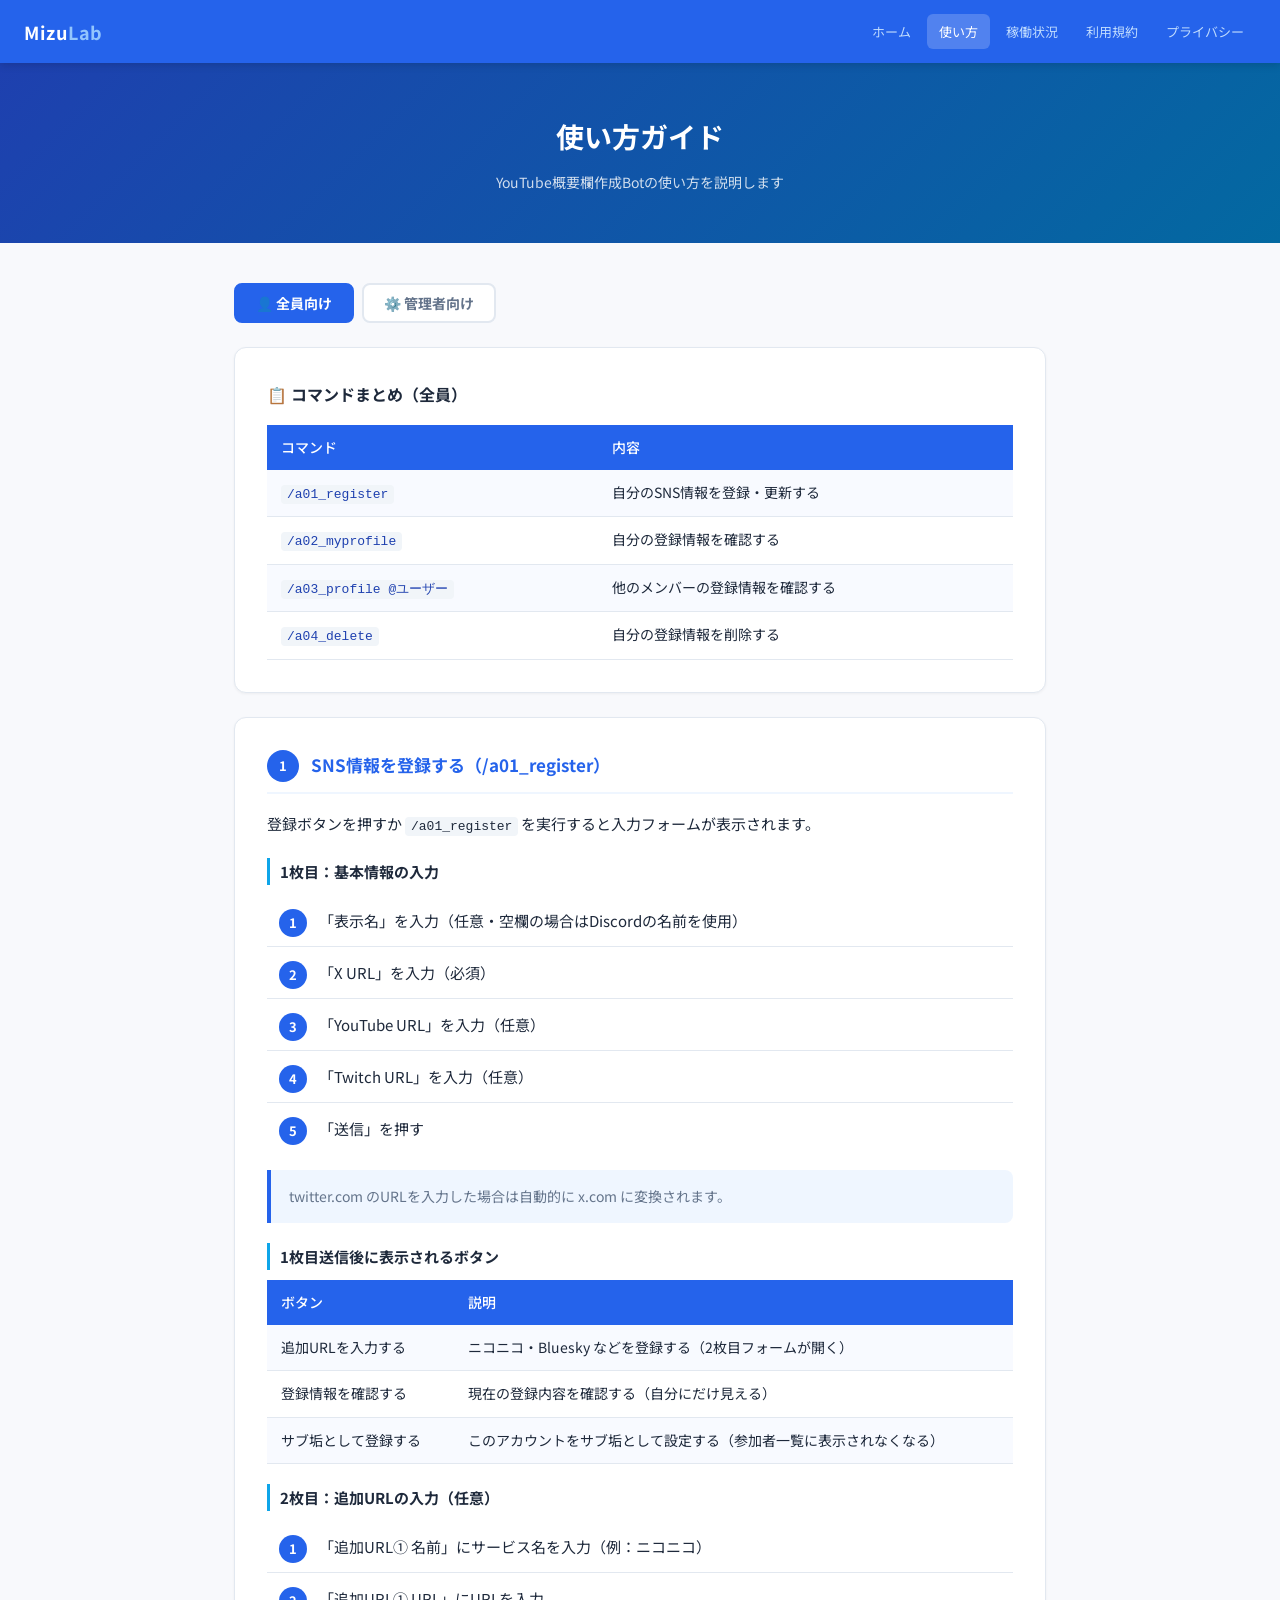
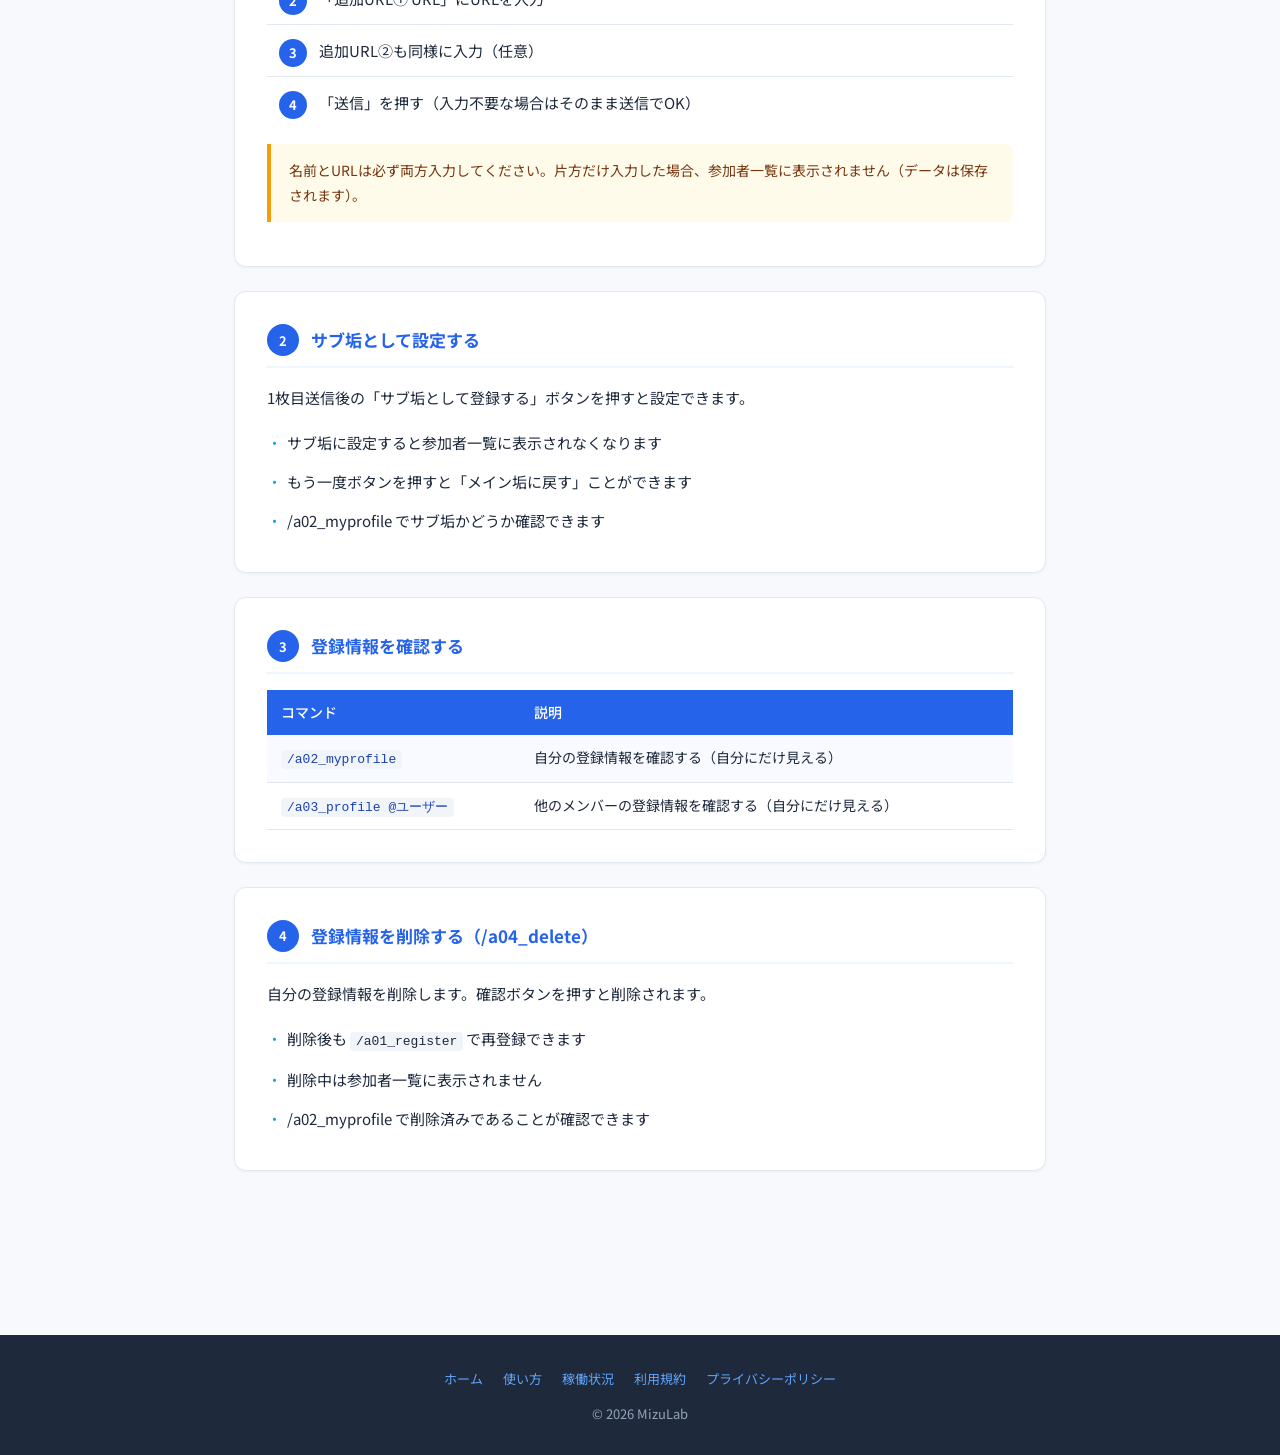
==== guide.html @ e4328c8a "Add files via upload" ====
<!DOCTYPE html>
<html lang="ja">
<head>
<meta charset="UTF-8">
<meta name="viewport" content="width=device-width, initial-scale=1.0">
<meta http-equiv="Cache-Control" content="no-cache, no-store, must-revalidate">
<meta http-equiv="Pragma" content="no-cache">
<meta http-equiv="Expires" content="0">
<title>使い方 - MizuLab</title>
<link rel="stylesheet" href="style.css">
<style>
  .hero { background: linear-gradient(135deg, #1e40af 0%, #0369a1 100%); }
  .step-list { list-style: none; padding: 0; counter-reset: step; }
  .step-list li {
    counter-increment: step;
    padding: 12px 12px 12px 52px;
    position: relative;
    border-bottom: 1px solid var(--border);
  }
  .step-list li:last-child { border-bottom: none; }
  .step-list li::before {
    content: counter(step);
    position: absolute;
    left: 12px; top: 14px;
    background: var(--primary);
    color: #fff;
    width: 28px; height: 28px;
    border-radius: 50%;
    display: flex; align-items: center; justify-content: center;
    font-size: 13px; font-weight: 700;
  }
  .tab-buttons { display: flex; gap: 8px; margin-bottom: 24px; flex-wrap: wrap; }
  .tab-btn {
    padding: 8px 20px; border-radius: 8px;
    border: 2px solid var(--border); background: #fff;
    cursor: pointer; font-size: 14px; font-weight: 700;
    color: var(--text-muted); transition: all 0.2s;
    font-family: 'Noto Sans JP', sans-serif;
  }
  .tab-btn.active { border-color: var(--primary); background: var(--primary); color: #fff; }
  .tab-content { display: none; }
  .tab-content.active { display: block; }
  .h3 {
    font-size: 15px; font-weight: 700; color: var(--text);
    margin: 20px 0 10px; padding-left: 10px;
    border-left: 3px solid var(--accent);
  }
</style>
</head>
<body>

<header>
  <a href="index.html" class="logo">Mizu<span>Lab</span></a>
  <nav>
    <a href="index.html">ホーム</a>
    <a href="guide.html" class="active">使い方</a>
    <a href="status.html">稼働状況</a>
    <a href="terms.html">利用規約</a>
    <a href="privacy.html">プライバシー</a>
  </nav>
  <button class="hamburger" id="hamburger" aria-label="メニュー">
    <span></span><span></span><span></span>
  </button>
</header>
<nav class="mobile-nav" id="mobile-nav">
  <a href="index.html">ホーム</a>
  <a href="guide.html" class="active">使い方</a>
  <a href="status.html">稼働状況</a>
  <a href="terms.html">利用規約</a>
  <a href="privacy.html">プライバシー</a>
</nav>

<div style="background: linear-gradient(135deg, #1e40af 0%, #0369a1 100%); padding:48px 24px; text-align:center; color:#fff;">
  <h1 style="font-size:28px; font-weight:700; margin-bottom:8px;">使い方ガイド</h1>
  <p style="font-size:14px; opacity:0.8;">YouTube概要欄作成Botの使い方を説明します</p>
</div>

<div class="container">

  <div class="tab-buttons">
    <button class="tab-btn active" onclick="showTab('all', this)">👤 全員向け</button>
    <button class="tab-btn" onclick="showTab('admin', this)">⚙️ 管理者向け</button>
  </div>

  <!-- 全員向け -->
  <div id="tab-all" class="tab-content active">

    <div class="card">
      <h2 style="font-size:16px; font-weight:700; margin-bottom:16px;">📋 コマンドまとめ（全員）</h2>
      <table class="cmd-table">
        <tr><th>コマンド</th><th>内容</th></tr>
        <tr><td><code>/a01_register</code></td><td>自分のSNS情報を登録・更新する</td></tr>
        <tr><td><code>/a02_myprofile</code></td><td>自分の登録情報を確認する</td></tr>
        <tr><td><code>/a03_profile @ユーザー</code></td><td>他のメンバーの登録情報を確認する</td></tr>
        <tr><td><code>/a04_delete</code></td><td>自分の登録情報を削除する</td></tr>
      </table>
    </div>

    <div class="card">
      <div class="section-header">
        <div class="section-number">1</div>
        <div class="section-title">SNS情報を登録する（/a01_register）</div>
      </div>
      <p style="margin-bottom:12px;">登録ボタンを押すか <code style="background:#f1f5f9;padding:2px 6px;border-radius:4px;font-size:13px;">/a01_register</code> を実行すると入力フォームが表示されます。</p>

      <div class="h3">1枚目：基本情報の入力</div>
      <ol class="step-list">
        <li>「表示名」を入力（任意・空欄の場合はDiscordの名前を使用）</li>
        <li>「X URL」を入力（必須）</li>
        <li>「YouTube URL」を入力（任意）</li>
        <li>「Twitch URL」を入力（任意）</li>
        <li>「送信」を押す</li>
      </ol>
      <div class="info-box" style="margin-top:16px;">
        twitter.com のURLを入力した場合は自動的に x.com に変換されます。
      </div>

      <div class="h3">1枚目送信後に表示されるボタン</div>
      <table class="cmd-table">
        <tr><th>ボタン</th><th>説明</th></tr>
        <tr><td>追加URLを入力する</td><td>ニコニコ・Bluesky などを登録する（2枚目フォームが開く）</td></tr>
        <tr><td>登録情報を確認する</td><td>現在の登録内容を確認する（自分にだけ見える）</td></tr>
        <tr><td>サブ垢として登録する</td><td>このアカウントをサブ垢として設定する（参加者一覧に表示されなくなる）</td></tr>
      </table>

      <div class="h3">2枚目：追加URLの入力（任意）</div>
      <ol class="step-list">
        <li>「追加URL① 名前」にサービス名を入力（例：ニコニコ）</li>
        <li>「追加URL① URL」にURLを入力</li>
        <li>追加URL②も同様に入力（任意）</li>
        <li>「送信」を押す（入力不要な場合はそのまま送信でOK）</li>
      </ol>
      <div class="warn-box" style="margin-top:16px;">
        名前とURLは必ず両方入力してください。片方だけ入力した場合、参加者一覧に表示されません（データは保存されます）。
      </div>
    </div>

    <div class="card">
      <div class="section-header">
        <div class="section-number">2</div>
        <div class="section-title">サブ垢として設定する</div>
      </div>
      <p>1枚目送信後の「サブ垢として登録する」ボタンを押すと設定できます。</p>
      <ul class="styled-list" style="margin-top:12px;">
        <li>サブ垢に設定すると参加者一覧に表示されなくなります</li>
        <li>もう一度ボタンを押すと「メイン垢に戻す」ことができます</li>
        <li>/a02_myprofile でサブ垢かどうか確認できます</li>
      </ul>
    </div>

    <div class="card">
      <div class="section-header">
        <div class="section-number">3</div>
        <div class="section-title">登録情報を確認する</div>
      </div>
      <table class="cmd-table">
        <tr><th>コマンド</th><th>説明</th></tr>
        <tr><td><code>/a02_myprofile</code></td><td>自分の登録情報を確認する（自分にだけ見える）</td></tr>
        <tr><td><code>/a03_profile @ユーザー</code></td><td>他のメンバーの登録情報を確認する（自分にだけ見える）</td></tr>
      </table>
    </div>

    <div class="card">
      <div class="section-header">
        <div class="section-number">4</div>
        <div class="section-title">登録情報を削除する（/a04_delete）</div>
      </div>
      <p>自分の登録情報を削除します。確認ボタンを押すと削除されます。</p>
      <ul class="styled-list" style="margin-top:12px;">
        <li>削除後も <code style="background:#f1f5f9;padding:2px 6px;border-radius:4px;font-size:13px;">/a01_register</code> で再登録できます</li>
        <li>削除中は参加者一覧に表示されません</li>
        <li>/a02_myprofile で削除済みであることが確認できます</li>
      </ul>
    </div>

  </div>

  <!-- 管理者向け -->
  <div id="tab-admin" class="tab-content">

    <div class="card">
      <h2 style="font-size:16px; font-weight:700; margin-bottom:16px;">📋 コマンドまとめ（管理者）</h2>
      <table class="cmd-table">
        <tr><th>コマンド</th><th>内容</th></tr>
        <tr><td><code>/g00_setbutton</code></td><td>登録・確認ボタンをチャンネルに設置（初期設定）</td></tr>
        <tr><td><code>/g01_chdesc [#ch/#thread]</code></td><td>チャンネル/スレッドの参加者一覧を生成</td></tr>
        <tr><td><code>/g02_roledesc @ロール</code></td><td>指定ロールの参加者一覧を生成</td></tr>
        <tr><td><code>/g11_chunregistered [#ch/#thread]</code></td><td>チャンネル/スレッドの未登録者確認＋登録促進</td></tr>
        <tr><td><code>/g12_roleunregistered @ロール</code></td><td>指定ロールの未登録者確認</td></tr>
        <tr><td><code>/g19_unregistered</code></td><td>サーバー全体の未登録メンバーを確認</td></tr>
      </table>
    </div>

    <div class="card">
      <div class="section-header">
        <div class="section-number">1</div>
        <div class="section-title">初期設定：登録ボタンを設置する（/g00_setbutton）</div>
      </div>
      <ol class="step-list">
        <li>ボタンを設置したいチャンネルで /g00_setbutton を実行</li>
        <li>「SNS情報を登録・更新する」「登録情報を確認する」のボタンが投稿される</li>
        <li>メンバーはボタンを押すだけで登録できる</li>
      </ol>
      <div class="info-box" style="margin-top:12px;">
        ボタンはBot再起動後も有効なまま維持されます。
      </div>
    </div>

    <div class="card">
      <div class="section-header">
        <div class="section-number">2</div>
        <div class="section-title">概要欄作成前の準備：未登録者を確認する</div>
      </div>
      <p style="margin-bottom:12px;">概要欄作成前に未登録者を確認し、登録を促しましょう。</p>

      <div class="h3">① チャンネル/スレッド指定（/g11_chunregistered）</div>
      <ol class="step-list">
        <li>/g11_chunregistered を実行（チャンネル/スレッドを引数で指定も可）</li>
        <li>未登録者一覧が自分にだけ表示される</li>
        <li>「📢 登録を促すメッセージを送る」ボタンを押す</li>
        <li>未登録者にメンション＋登録ボタンが送信される</li>
      </ol>
      <div class="info-box" style="margin-top:10px;">
        別チャンネルを指定した場合、「〇〇チャンネルに送信します」と案内が表示されてから指定チャンネルに送信されます。
      </div>

      <div class="h3" style="margin-top:20px;">② ロール指定（/g12_roleunregistered）</div>
      <ol class="step-list">
        <li>/g12_roleunregistered @ロール を実行</li>
        <li>そのロールの未登録者一覧が自分にだけ表示される</li>
      </ol>
      <div class="info-box" style="margin-top:10px;">
        確認のみのコマンドです。登録を促すボタンはありません。
      </div>
    </div>

    <div class="card">
      <div class="section-header">
        <div class="section-number">3</div>
        <div class="section-title">参加者一覧を生成する</div>
      </div>

      <div class="h3">① チャンネル/スレッド指定（/g01_chdesc）</div>
      <p style="margin-bottom:10px;">チャンネル・スレッドが見えているメンバーで参加者一覧を生成します。</p>
      <table class="cmd-table" style="margin-bottom:12px;">
        <tr><th>使い方</th><th>説明</th></tr>
        <tr><td><code>/g01_chdesc</code></td><td>実行したチャンネル/スレッドのメンバーで生成</td></tr>
        <tr><td><code>/g01_chdesc #チャンネル</code></td><td>指定したチャンネルのメンバーで生成</td></tr>
        <tr><td><code>/g01_chdesc #スレッド</code></td><td>指定したスレッドのメンバーで生成</td></tr>
      </table>

      <div class="h3" style="margin-top:20px;">② ロール指定（/g02_roledesc）</div>
      <p style="margin-bottom:10px;">指定したロールを持つメンバーで参加者一覧を生成します。</p>
      <ol class="step-list">
        <li>/g02_roledesc @ロール を実行</li>
        <li>参加者一覧がチャンネルに投稿される</li>
      </ol>

      <div class="info-box" style="margin-top:16px;">
        コマンド実行者が先頭に表示されます。サブ垢・削除済みのメンバーは除外されます。20人以上の場合は確認ボタンが表示されます。
      </div>
    </div>

    <div class="card">
      <div class="section-header">
        <div class="section-number">4</div>
        <div class="section-title">サーバー全体の未登録者を確認する（/g19_unregistered）</div>
      </div>
      <p>サーバー全体でSNS情報を登録していないメンバーの一覧を確認できます（自分にだけ見える）。</p>
      <div class="warn-box" style="margin-top:12px;">
        大人数のサーバーでは処理に時間がかかる場合があります。通常の確認には /g11_chunregistered または /g12_roleunregistered の使用を推奨します。
      </div>
    </div>

  </div>

</div>

<footer>
  <div class="footer-links">
    <a href="index.html">ホーム</a>
    <a href="guide.html">使い方</a>
    <a href="status.html">稼働状況</a>
    <a href="terms.html">利用規約</a>
    <a href="privacy.html">プライバシーポリシー</a>
  </div>
  <p>&copy; 2026 MizuLab</p>
</footer>

<script>
function showTab(tab, btn) {
  document.querySelectorAll('.tab-content').forEach(el => el.classList.remove('active'));
  document.querySelectorAll('.tab-btn').forEach(el => el.classList.remove('active'));
  document.getElementById('tab-' + tab).classList.add('active');
  btn.classList.add('active');
}
document.getElementById('hamburger').addEventListener('click', function() {
  document.getElementById('mobile-nav').classList.toggle('open');
});
</script>

</body>
</html>
---- style.css ----
@import url('https://fonts.googleapis.com/css2?family=Noto+Sans+JP:wght@400;500;700&display=swap');

:root {
  --bg: #f8f9fc;
  --surface: #ffffff;
  --primary: #2563eb;
  --primary-dark: #1d4ed8;
  --primary-light: #eff6ff;
  --border: #e2e8f0;
  --text: #1e293b;
  --text-muted: #64748b;
  --accent: #0ea5e9;
  --success: #22c55e;
  --warning: #f59e0b;
  --danger: #ef4444;
}

* { margin: 0; padding: 0; box-sizing: border-box; }

body {
  font-family: 'Noto Sans JP', sans-serif;
  background: var(--bg);
  color: var(--text);
  line-height: 1.8;
  font-size: 15px;
}

/* ヘッダー */
header {
  background: var(--primary);
  color: #fff;
  padding: 14px 24px;
  display: flex;
  align-items: center;
  position: sticky;
  top: 0;
  z-index: 100;
  box-shadow: 0 2px 8px rgba(0,0,0,0.15);
}

header .logo {
  font-size: 18px;
  font-weight: 700;
  letter-spacing: 0.05em;
  text-decoration: none;
  color: #fff;
}

header .logo span { color: #93c5fd; }

header nav {
  margin-left: auto;
  display: flex;
  gap: 4px;
}

header nav a {
  color: #bfdbfe;
  text-decoration: none;
  font-size: 13px;
  padding: 6px 12px;
  border-radius: 6px;
  transition: all 0.2s;
}

header nav a:hover {
  color: #fff;
  background: rgba(255,255,255,0.15);
}

header nav a.active {
  color: #fff;
  background: rgba(255,255,255,0.2);
}

/* フッター */
footer {
  background: #1e293b;
  color: #94a3b8;
  text-align: center;
  padding: 32px 24px;
  font-size: 13px;
  margin-top: 80px;
}

footer a {
  color: #60a5fa;
  text-decoration: none;
}

footer a:hover { text-decoration: underline; }

footer .footer-links {
  display: flex;
  justify-content: center;
  gap: 20px;
  margin-bottom: 12px;
  flex-wrap: wrap;
}

/* 利用規約・プライバシーポリシーのセクション間余白 */
.section {
  margin-bottom: 8px;
  margin-top: 32px;
}

/* コンテナ */
.container {
  max-width: 860px;
  margin: 0 auto;
  padding: 40px 24px 60px;
}

/* カード */
.card {
  background: var(--surface);
  border-radius: 12px;
  border: 1px solid var(--border);
  padding: 32px;
  box-shadow: 0 1px 3px rgba(0,0,0,0.05);
  margin-bottom: 24px;
}

/* セクションヘッダー */
.section-header {
  display: flex;
  align-items: center;
  gap: 12px;
  margin-bottom: 16px;
  padding-bottom: 10px;
  border-bottom: 2px solid var(--primary-light);
}

.section-number {
  background: var(--primary);
  color: #fff;
  width: 32px;
  height: 32px;
  border-radius: 50%;
  display: flex;
  align-items: center;
  justify-content: center;
  font-size: 13px;
  font-weight: 700;
  flex-shrink: 0;
}

.section-title {
  font-size: 17px;
  font-weight: 700;
  color: var(--primary);
}

/* ページヒーロー */
.hero {
  padding: 48px 24px;
  text-align: center;
  color: #fff;
}

.hero h1 {
  font-size: 28px;
  font-weight: 700;
  margin-bottom: 8px;
}

.hero p { font-size: 14px; opacity: 0.8; }

/* バッジ */
.badge {
  display: inline-block;
  padding: 2px 10px;
  border-radius: 99px;
  font-size: 12px;
  font-weight: 700;
}

.badge-success { background: #dcfce7; color: #166534; }
.badge-warning { background: #fef9c3; color: #854d0e; }
.badge-danger  { background: #fee2e2; color: #991b1b; }
.badge-info    { background: #dbeafe; color: #1e40af; }

/* リスト */
.styled-list { list-style: none; padding: 0; }
.styled-list li {
  padding: 6px 0 6px 20px;
  position: relative;
}
.styled-list li::before {
  content: "・";
  position: absolute;
  left: 0;
  color: var(--accent);
}

/* コマンドテーブル */
.cmd-table {
  width: 100%;
  border-collapse: collapse;
  font-size: 14px;
}
.cmd-table th {
  background: var(--primary);
  color: #fff;
  padding: 10px 14px;
  text-align: left;
  font-weight: 500;
}
.cmd-table td {
  padding: 10px 14px;
  border-bottom: 1px solid var(--border);
  vertical-align: top;
}
.cmd-table tr:nth-child(even) td { background: #f8faff; }
.cmd-table code {
  font-family: 'Courier New', monospace;
  background: #f1f5f9;
  padding: 2px 6px;
  border-radius: 4px;
  font-size: 13px;
  color: #1e40af;
}

/* 情報ボックス */
.info-box {
  background: var(--primary-light);
  border-left: 4px solid var(--primary);
  border-radius: 0 8px 8px 0;
  padding: 14px 18px;
  margin: 12px 0;
  font-size: 14px;
  color: var(--text-muted);
}

.warn-box {
  background: #fffbeb;
  border-left: 4px solid var(--warning);
  border-radius: 0 8px 8px 0;
  padding: 14px 18px;
  margin: 12px 0;
  font-size: 14px;
  color: #78350f;
}

/* ハンバーガーメニュー */
.hamburger {
  display: none;
  flex-direction: column;
  gap: 5px;
  cursor: pointer;
  padding: 4px;
  margin-left: auto;
  background: none;
  border: none;
  flex-shrink: 0;
}
.hamburger span {
  display: block;
  width: 24px;
  height: 2px;
  background: #fff;
  border-radius: 2px;
}

/* モバイルナビ：ヘッダーの直下に固定 */
.mobile-nav {
  display: none;
  flex-direction: column;
  background: #1d4ed8;
  padding: 8px 0;
  position: fixed;
  top: 46px; /* ヘッダーの高さ分下げる */
  left: 0;
  right: 0;
  z-index: 99;
  box-shadow: 0 4px 8px rgba(0,0,0,0.2);
}
.mobile-nav.open { display: flex; }
.mobile-nav a {
  color: #bfdbfe;
  text-decoration: none;
  padding: 14px 24px;
  font-size: 15px;
  border-bottom: 1px solid rgba(255,255,255,0.1);
  transition: background 0.2s;
}
.mobile-nav a:last-child { border-bottom: none; }
.mobile-nav a:hover { background: rgba(255,255,255,0.1); color: #fff; }
.mobile-nav a.active { color: #fff; background: rgba(255,255,255,0.15); }

@media (max-width: 640px) {
  .card { padding: 20px 16px; }
  .hero h1 { font-size: 22px; }
  header nav { display: none; }
  .hamburger { display: flex; }
}
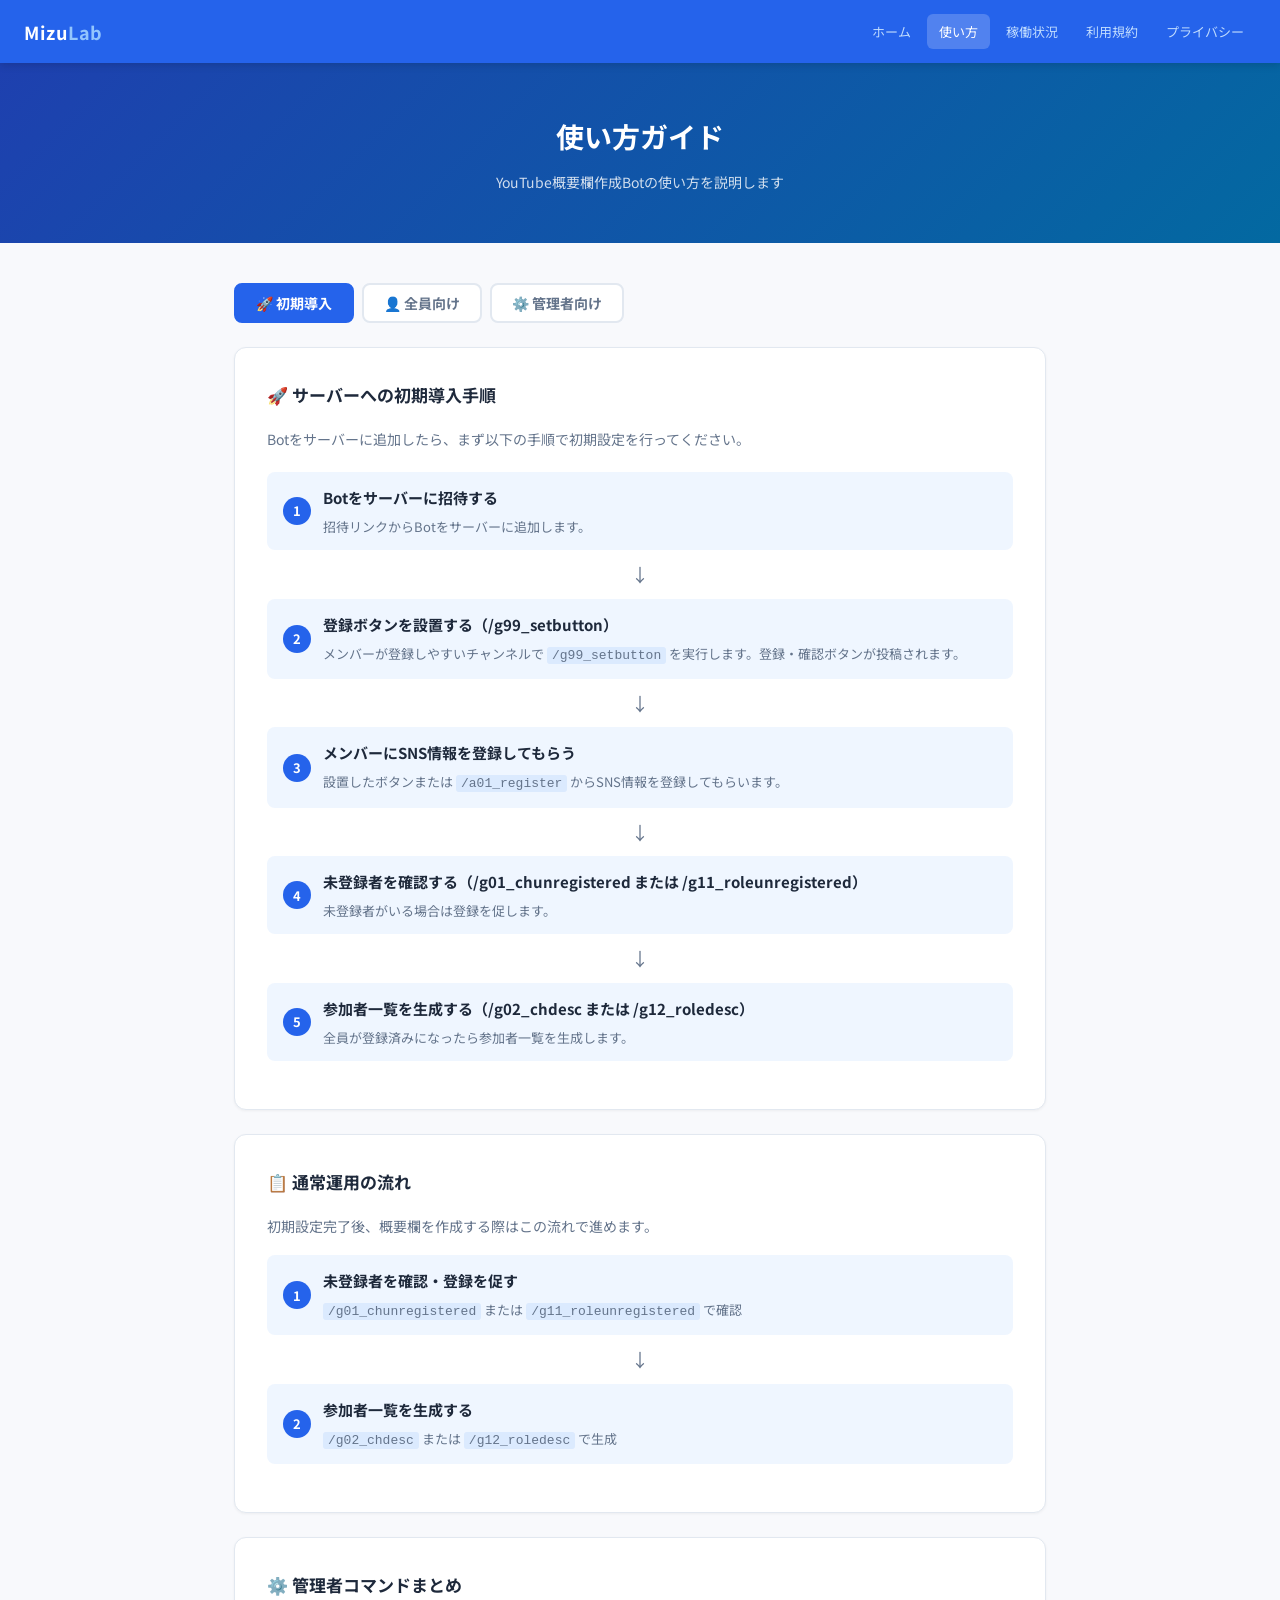
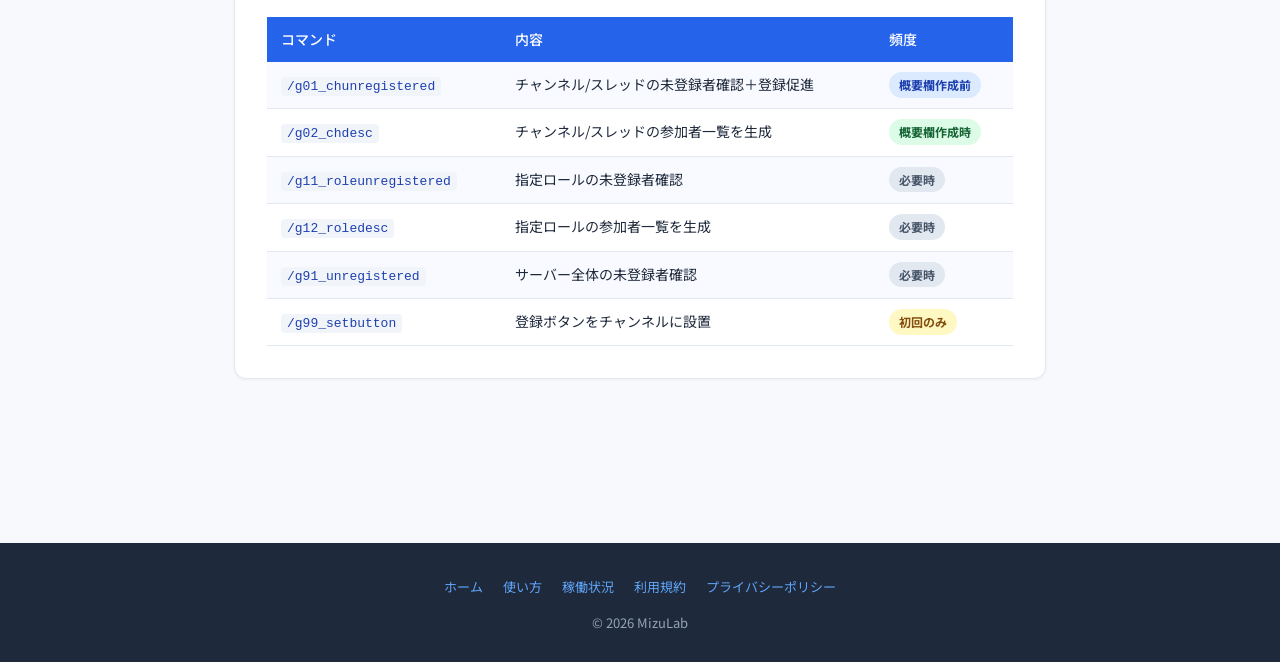
==== commit 73fcc282: "Add files via upload" ====
--- a/guide.html
+++ b/guide.html
@@ -9,7 +9,6 @@
 <title>使い方 - MizuLab</title>
 <link rel="stylesheet" href="style.css">
 <style>
-  .hero { background: linear-gradient(135deg, #1e40af 0%, #0369a1 100%); }
   .step-list { list-style: none; padding: 0; counter-reset: step; }
   .step-list li {
     counter-increment: step;
@@ -44,6 +43,23 @@
     font-size: 15px; font-weight: 700; color: var(--text);
     margin: 20px 0 10px; padding-left: 10px;
     border-left: 3px solid var(--accent);
+  }
+  .flow-box {
+    display: flex; flex-direction: column; gap: 8px; margin: 16px 0;
+  }
+  .flow-item {
+    display: flex; align-items: center; gap: 12px;
+    background: var(--primary-light); border-radius: 8px;
+    padding: 12px 16px;
+  }
+  .flow-num {
+    background: var(--primary); color: #fff;
+    width: 28px; height: 28px; border-radius: 50%;
+    display: flex; align-items: center; justify-content: center;
+    font-size: 13px; font-weight: 700; flex-shrink: 0;
+  }
+  .flow-arrow {
+    text-align: center; color: var(--text-muted); font-size: 18px;
   }
 </style>
 </head>
@@ -78,12 +94,100 @@
 <div class="container">
 
   <div class="tab-buttons">
-    <button class="tab-btn active" onclick="showTab('all', this)">👤 全員向け</button>
+    <button class="tab-btn active" onclick="showTab('setup', this)">🚀 初期導入</button>
+    <button class="tab-btn" onclick="showTab('all', this)">👤 全員向け</button>
     <button class="tab-btn" onclick="showTab('admin', this)">⚙️ 管理者向け</button>
   </div>
 
+  <!-- 初期導入 -->
+  <div id="tab-setup" class="tab-content active">
+
+    <div class="card">
+      <h2 style="font-size:17px; font-weight:700; margin-bottom:16px;">🚀 サーバーへの初期導入手順</h2>
+      <p style="margin-bottom:20px; color:var(--text-muted); font-size:14px;">Botをサーバーに追加したら、まず以下の手順で初期設定を行ってください。</p>
+
+      <div class="flow-box">
+        <div class="flow-item">
+          <div class="flow-num">1</div>
+          <div>
+            <div style="font-weight:700;">Botをサーバーに招待する</div>
+            <div style="font-size:13px; color:var(--text-muted); margin-top:4px;">招待リンクからBotをサーバーに追加します。</div>
+          </div>
+        </div>
+        <div class="flow-arrow">↓</div>
+        <div class="flow-item">
+          <div class="flow-num">2</div>
+          <div>
+            <div style="font-weight:700;">登録ボタンを設置する（/g99_setbutton）</div>
+            <div style="font-size:13px; color:var(--text-muted); margin-top:4px;">メンバーが登録しやすいチャンネルで <code style="background:#dbeafe;padding:1px 5px;border-radius:3px;">/g99_setbutton</code> を実行します。登録・確認ボタンが投稿されます。</div>
+          </div>
+        </div>
+        <div class="flow-arrow">↓</div>
+        <div class="flow-item">
+          <div class="flow-num">3</div>
+          <div>
+            <div style="font-weight:700;">メンバーにSNS情報を登録してもらう</div>
+            <div style="font-size:13px; color:var(--text-muted); margin-top:4px;">設置したボタンまたは <code style="background:#dbeafe;padding:1px 5px;border-radius:3px;">/a01_register</code> からSNS情報を登録してもらいます。</div>
+          </div>
+        </div>
+        <div class="flow-arrow">↓</div>
+        <div class="flow-item">
+          <div class="flow-num">4</div>
+          <div>
+            <div style="font-weight:700;">未登録者を確認する（/g01_chunregistered または /g11_roleunregistered）</div>
+            <div style="font-size:13px; color:var(--text-muted); margin-top:4px;">未登録者がいる場合は登録を促します。</div>
+          </div>
+        </div>
+        <div class="flow-arrow">↓</div>
+        <div class="flow-item">
+          <div class="flow-num">5</div>
+          <div>
+            <div style="font-weight:700;">参加者一覧を生成する（/g02_chdesc または /g12_roledesc）</div>
+            <div style="font-size:13px; color:var(--text-muted); margin-top:4px;">全員が登録済みになったら参加者一覧を生成します。</div>
+          </div>
+        </div>
+      </div>
+    </div>
+
+    <div class="card">
+      <h2 style="font-size:17px; font-weight:700; margin-bottom:16px;">📋 通常運用の流れ</h2>
+      <p style="margin-bottom:16px; color:var(--text-muted); font-size:14px;">初期設定完了後、概要欄を作成する際はこの流れで進めます。</p>
+      <div class="flow-box">
+        <div class="flow-item">
+          <div class="flow-num">1</div>
+          <div>
+            <div style="font-weight:700;">未登録者を確認・登録を促す</div>
+            <div style="font-size:13px; color:var(--text-muted); margin-top:4px;"><code style="background:#dbeafe;padding:1px 5px;border-radius:3px;">/g01_chunregistered</code> または <code style="background:#dbeafe;padding:1px 5px;border-radius:3px;">/g11_roleunregistered</code> で確認</div>
+          </div>
+        </div>
+        <div class="flow-arrow">↓</div>
+        <div class="flow-item">
+          <div class="flow-num">2</div>
+          <div>
+            <div style="font-weight:700;">参加者一覧を生成する</div>
+            <div style="font-size:13px; color:var(--text-muted); margin-top:4px;"><code style="background:#dbeafe;padding:1px 5px;border-radius:3px;">/g02_chdesc</code> または <code style="background:#dbeafe;padding:1px 5px;border-radius:3px;">/g12_roledesc</code> で生成</div>
+          </div>
+        </div>
+      </div>
+    </div>
+
+    <div class="card">
+      <h2 style="font-size:17px; font-weight:700; margin-bottom:16px;">⚙️ 管理者コマンドまとめ</h2>
+      <table class="cmd-table">
+        <tr><th>コマンド</th><th>内容</th><th>頻度</th></tr>
+        <tr><td><code>/g01_chunregistered</code></td><td>チャンネル/スレッドの未登録者確認＋登録促進</td><td><span class="badge badge-info">概要欄作成前</span></td></tr>
+        <tr><td><code>/g02_chdesc</code></td><td>チャンネル/スレッドの参加者一覧を生成</td><td><span class="badge badge-success">概要欄作成時</span></td></tr>
+        <tr><td><code>/g11_roleunregistered</code></td><td>指定ロールの未登録者確認</td><td><span class="badge" style="background:#e2e8f0;color:#475569;">必要時</span></td></tr>
+        <tr><td><code>/g12_roledesc</code></td><td>指定ロールの参加者一覧を生成</td><td><span class="badge" style="background:#e2e8f0;color:#475569;">必要時</span></td></tr>
+        <tr><td><code>/g91_unregistered</code></td><td>サーバー全体の未登録者確認</td><td><span class="badge" style="background:#e2e8f0;color:#475569;">必要時</span></td></tr>
+        <tr><td><code>/g99_setbutton</code></td><td>登録ボタンをチャンネルに設置</td><td><span class="badge badge-warning">初回のみ</span></td></tr>
+      </table>
+    </div>
+
+  </div>
+
   <!-- 全員向け -->
-  <div id="tab-all" class="tab-content active">
+  <div id="tab-all" class="tab-content">
 
     <div class="card">
       <h2 style="font-size:16px; font-weight:700; margin-bottom:16px;">📋 コマンドまとめ（全員）</h2>
@@ -182,40 +286,24 @@
       <h2 style="font-size:16px; font-weight:700; margin-bottom:16px;">📋 コマンドまとめ（管理者）</h2>
       <table class="cmd-table">
         <tr><th>コマンド</th><th>内容</th></tr>
-        <tr><td><code>/g00_setbutton</code></td><td>登録・確認ボタンをチャンネルに設置（初期設定）</td></tr>
-        <tr><td><code>/g01_chdesc [#ch/#thread]</code></td><td>チャンネル/スレッドの参加者一覧を生成</td></tr>
-        <tr><td><code>/g02_roledesc @ロール</code></td><td>指定ロールの参加者一覧を生成</td></tr>
-        <tr><td><code>/g11_chunregistered [#ch/#thread]</code></td><td>チャンネル/スレッドの未登録者確認＋登録促進</td></tr>
-        <tr><td><code>/g12_roleunregistered @ロール</code></td><td>指定ロールの未登録者確認</td></tr>
-        <tr><td><code>/g19_unregistered</code></td><td>サーバー全体の未登録メンバーを確認</td></tr>
+        <tr><td><code>/g01_chunregistered [#ch/#thread]</code></td><td>チャンネル/スレッドの未登録者確認＋登録促進</td></tr>
+        <tr><td><code>/g02_chdesc [#ch/#thread]</code></td><td>チャンネル/スレッドの参加者一覧を生成</td></tr>
+        <tr><td><code>/g11_roleunregistered @ロール</code></td><td>指定ロールの未登録者確認</td></tr>
+        <tr><td><code>/g12_roledesc @ロール</code></td><td>指定ロールの参加者一覧を生成</td></tr>
+        <tr><td><code>/g91_unregistered</code></td><td>サーバー全体の未登録メンバーを確認</td></tr>
+        <tr><td><code>/g99_setbutton</code></td><td>登録・確認ボタンをチャンネルに設置（初期設定）</td></tr>
       </table>
     </div>
 
     <div class="card">
       <div class="section-header">
         <div class="section-number">1</div>
-        <div class="section-title">初期設定：登録ボタンを設置する（/g00_setbutton）</div>
-      </div>
-      <ol class="step-list">
-        <li>ボタンを設置したいチャンネルで /g00_setbutton を実行</li>
-        <li>「SNS情報を登録・更新する」「登録情報を確認する」のボタンが投稿される</li>
-        <li>メンバーはボタンを押すだけで登録できる</li>
-      </ol>
-      <div class="info-box" style="margin-top:12px;">
-        ボタンはBot再起動後も有効なまま維持されます。
-      </div>
-    </div>
-
-    <div class="card">
-      <div class="section-header">
-        <div class="section-number">2</div>
-        <div class="section-title">概要欄作成前の準備：未登録者を確認する</div>
-      </div>
-      <p style="margin-bottom:12px;">概要欄作成前に未登録者を確認し、登録を促しましょう。</p>
-
-      <div class="h3">① チャンネル/スレッド指定（/g11_chunregistered）</div>
-      <ol class="step-list">
-        <li>/g11_chunregistered を実行（チャンネル/スレッドを引数で指定も可）</li>
+        <div class="section-title">未登録者を確認・登録を促す</div>
+      </div>
+
+      <div class="h3">① チャンネル/スレッド指定（/g01_chunregistered）</div>
+      <ol class="step-list">
+        <li>/g01_chunregistered を実行（チャンネル/スレッドを引数で指定も可）</li>
         <li>未登録者一覧が自分にだけ表示される</li>
         <li>「📢 登録を促すメッセージを送る」ボタンを押す</li>
         <li>未登録者にメンション＋登録ボタンが送信される</li>
@@ -224,9 +312,9 @@
         別チャンネルを指定した場合、「〇〇チャンネルに送信します」と案内が表示されてから指定チャンネルに送信されます。
       </div>
 
-      <div class="h3" style="margin-top:20px;">② ロール指定（/g12_roleunregistered）</div>
-      <ol class="step-list">
-        <li>/g12_roleunregistered @ロール を実行</li>
+      <div class="h3" style="margin-top:20px;">② ロール指定（/g11_roleunregistered）</div>
+      <ol class="step-list">
+        <li>/g11_roleunregistered @ロール を実行</li>
         <li>そのロールの未登録者一覧が自分にだけ表示される</li>
       </ol>
       <div class="info-box" style="margin-top:10px;">
@@ -236,23 +324,22 @@
 
     <div class="card">
       <div class="section-header">
-        <div class="section-number">3</div>
+        <div class="section-number">2</div>
         <div class="section-title">参加者一覧を生成する</div>
       </div>
 
-      <div class="h3">① チャンネル/スレッド指定（/g01_chdesc）</div>
+      <div class="h3">① チャンネル/スレッド指定（/g02_chdesc）</div>
       <p style="margin-bottom:10px;">チャンネル・スレッドが見えているメンバーで参加者一覧を生成します。</p>
       <table class="cmd-table" style="margin-bottom:12px;">
         <tr><th>使い方</th><th>説明</th></tr>
-        <tr><td><code>/g01_chdesc</code></td><td>実行したチャンネル/スレッドのメンバーで生成</td></tr>
-        <tr><td><code>/g01_chdesc #チャンネル</code></td><td>指定したチャンネルのメンバーで生成</td></tr>
-        <tr><td><code>/g01_chdesc #スレッド</code></td><td>指定したスレッドのメンバーで生成</td></tr>
-      </table>
-
-      <div class="h3" style="margin-top:20px;">② ロール指定（/g02_roledesc）</div>
-      <p style="margin-bottom:10px;">指定したロールを持つメンバーで参加者一覧を生成します。</p>
-      <ol class="step-list">
-        <li>/g02_roledesc @ロール を実行</li>
+        <tr><td><code>/g02_chdesc</code></td><td>実行したチャンネル/スレッドのメンバーで生成</td></tr>
+        <tr><td><code>/g02_chdesc #チャンネル</code></td><td>指定したチャンネルのメンバーで生成</td></tr>
+        <tr><td><code>/g02_chdesc #スレッド</code></td><td>指定したスレッドのメンバーで生成</td></tr>
+      </table>
+
+      <div class="h3" style="margin-top:20px;">② ロール指定（/g12_roledesc）</div>
+      <ol class="step-list">
+        <li>/g12_roledesc @ロール を実行</li>
         <li>参加者一覧がチャンネルに投稿される</li>
       </ol>
 
@@ -263,12 +350,28 @@
 
     <div class="card">
       <div class="section-header">
-        <div class="section-number">4</div>
-        <div class="section-title">サーバー全体の未登録者を確認する（/g19_unregistered）</div>
+        <div class="section-number">3</div>
+        <div class="section-title">サーバー全体の未登録者を確認する（/g91_unregistered）</div>
       </div>
       <p>サーバー全体でSNS情報を登録していないメンバーの一覧を確認できます（自分にだけ見える）。</p>
       <div class="warn-box" style="margin-top:12px;">
-        大人数のサーバーでは処理に時間がかかる場合があります。通常の確認には /g11_chunregistered または /g12_roleunregistered の使用を推奨します。
+        大人数のサーバーでは処理に時間がかかる場合があります。通常は /g01_chunregistered または /g11_roleunregistered の使用を推奨します。
+      </div>
+    </div>
+
+    <div class="card">
+      <div class="section-header">
+        <div class="section-number">4</div>
+        <div class="section-title">登録ボタンを設置する（/g99_setbutton）</div>
+      </div>
+      <p>メンバーがボタンから簡単に登録できるようになります。初回のみ実行してください。</p>
+      <ol class="step-list">
+        <li>ボタンを設置したいチャンネルで /g99_setbutton を実行</li>
+        <li>「SNS情報を登録・更新する」「登録情報を確認する」のボタンが投稿される</li>
+        <li>メンバーはボタンを押すだけで登録できる</li>
+      </ol>
+      <div class="info-box" style="margin-top:12px;">
+        ボタンはBot再起動後も有効なまま維持されます。
       </div>
     </div>
 
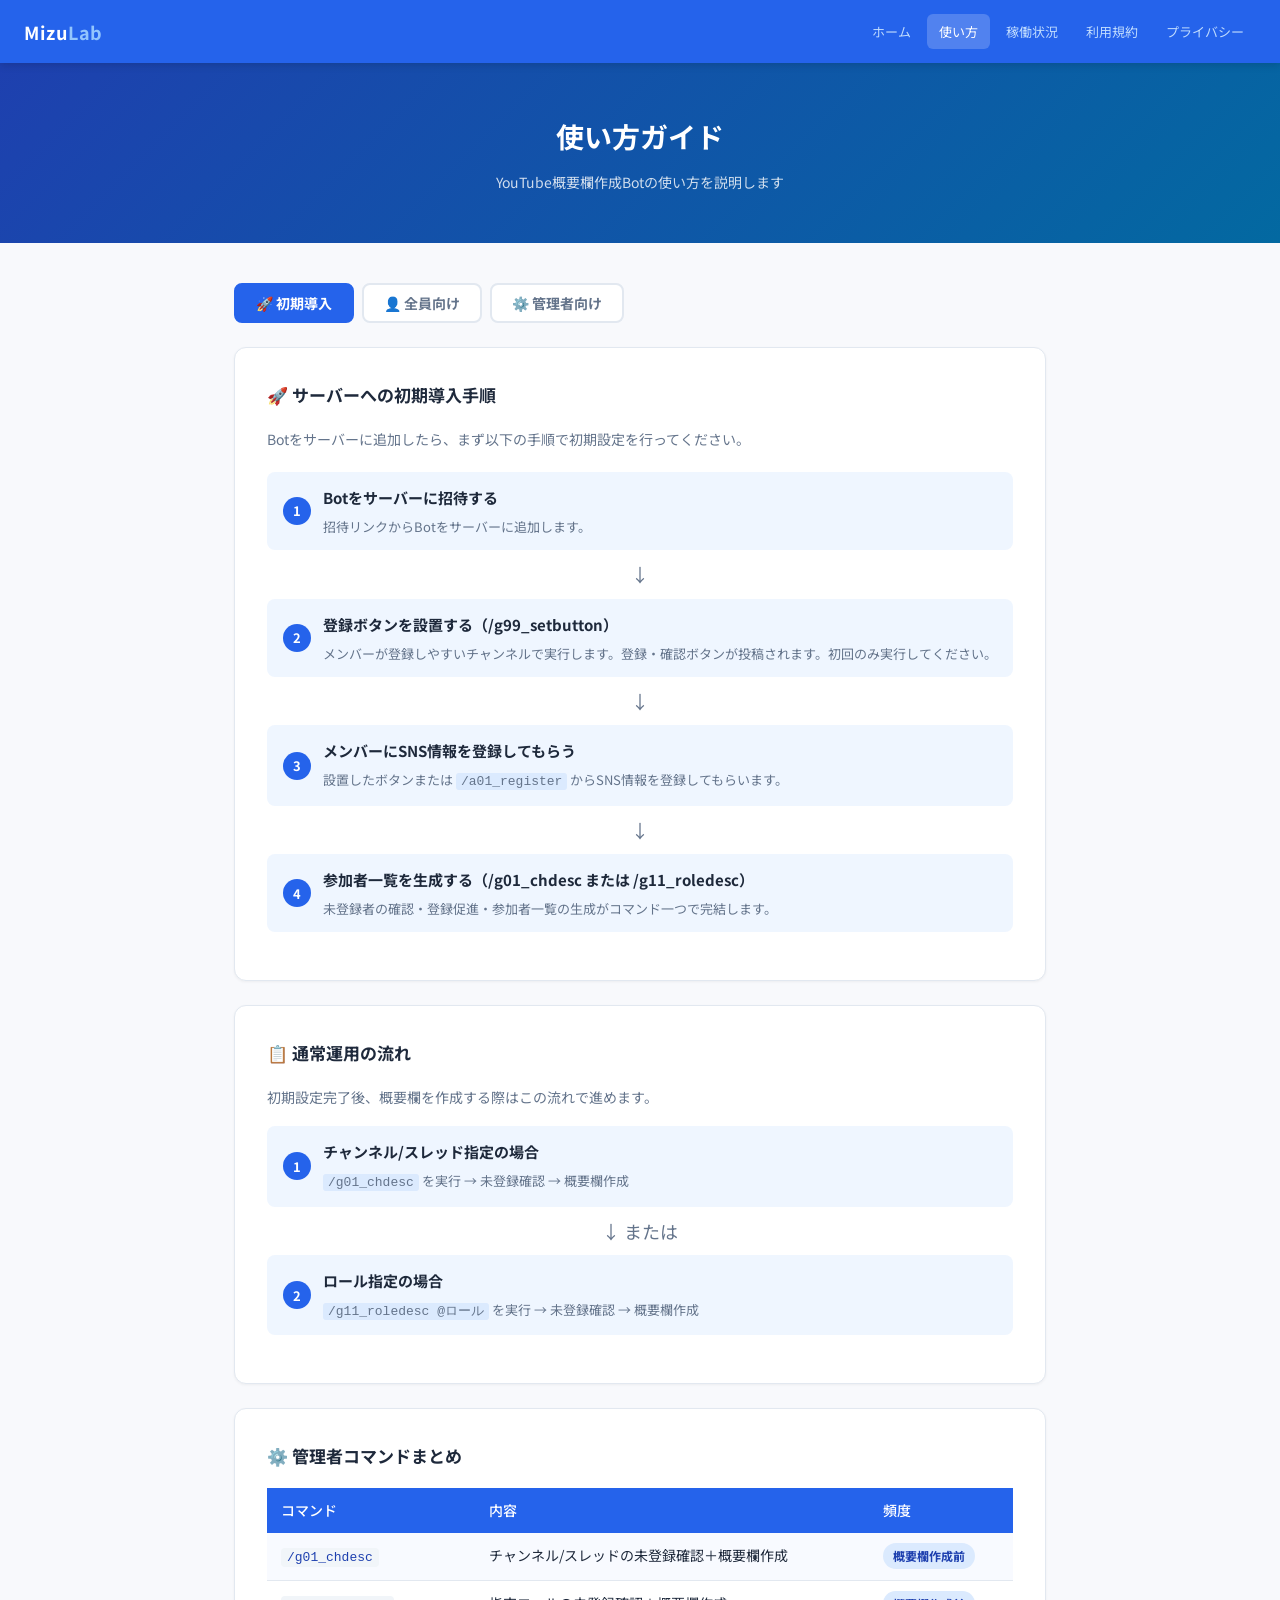
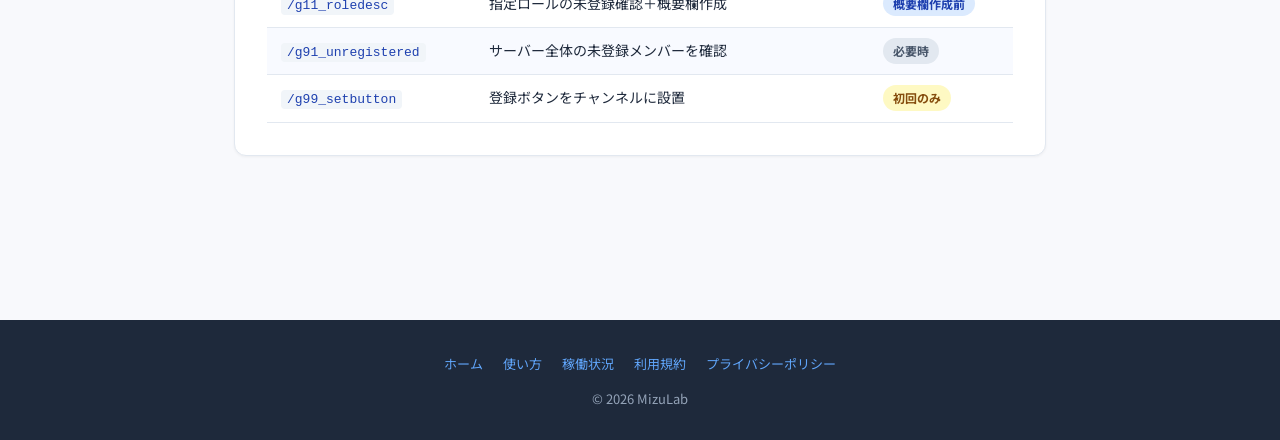
==== commit 75a7a459: "Add files via upload" ====
--- a/guide.html
+++ b/guide.html
@@ -19,12 +19,9 @@
   .step-list li:last-child { border-bottom: none; }
   .step-list li::before {
     content: counter(step);
-    position: absolute;
-    left: 12px; top: 14px;
-    background: var(--primary);
-    color: #fff;
-    width: 28px; height: 28px;
-    border-radius: 50%;
+    position: absolute; left: 12px; top: 14px;
+    background: var(--primary); color: #fff;
+    width: 28px; height: 28px; border-radius: 50%;
     display: flex; align-items: center; justify-content: center;
     font-size: 13px; font-weight: 700;
   }
@@ -44,13 +41,10 @@
     margin: 20px 0 10px; padding-left: 10px;
     border-left: 3px solid var(--accent);
   }
-  .flow-box {
-    display: flex; flex-direction: column; gap: 8px; margin: 16px 0;
-  }
+  .flow-box { display: flex; flex-direction: column; gap: 8px; margin: 16px 0; }
   .flow-item {
     display: flex; align-items: center; gap: 12px;
-    background: var(--primary-light); border-radius: 8px;
-    padding: 12px 16px;
+    background: var(--primary-light); border-radius: 8px; padding: 12px 16px;
   }
   .flow-num {
     background: var(--primary); color: #fff;
@@ -58,9 +52,7 @@
     display: flex; align-items: center; justify-content: center;
     font-size: 13px; font-weight: 700; flex-shrink: 0;
   }
-  .flow-arrow {
-    text-align: center; color: var(--text-muted); font-size: 18px;
-  }
+  .flow-arrow { text-align: center; color: var(--text-muted); font-size: 18px; }
 </style>
 </head>
 <body>
@@ -105,7 +97,6 @@
     <div class="card">
       <h2 style="font-size:17px; font-weight:700; margin-bottom:16px;">🚀 サーバーへの初期導入手順</h2>
       <p style="margin-bottom:20px; color:var(--text-muted); font-size:14px;">Botをサーバーに追加したら、まず以下の手順で初期設定を行ってください。</p>
-
       <div class="flow-box">
         <div class="flow-item">
           <div class="flow-num">1</div>
@@ -119,7 +110,7 @@
           <div class="flow-num">2</div>
           <div>
             <div style="font-weight:700;">登録ボタンを設置する（/g99_setbutton）</div>
-            <div style="font-size:13px; color:var(--text-muted); margin-top:4px;">メンバーが登録しやすいチャンネルで <code style="background:#dbeafe;padding:1px 5px;border-radius:3px;">/g99_setbutton</code> を実行します。登録・確認ボタンが投稿されます。</div>
+            <div style="font-size:13px; color:var(--text-muted); margin-top:4px;">メンバーが登録しやすいチャンネルで実行します。登録・確認ボタンが投稿されます。初回のみ実行してください。</div>
           </div>
         </div>
         <div class="flow-arrow">↓</div>
@@ -134,16 +125,8 @@
         <div class="flow-item">
           <div class="flow-num">4</div>
           <div>
-            <div style="font-weight:700;">未登録者を確認する（/g01_chunregistered または /g11_roleunregistered）</div>
-            <div style="font-size:13px; color:var(--text-muted); margin-top:4px;">未登録者がいる場合は登録を促します。</div>
-          </div>
-        </div>
-        <div class="flow-arrow">↓</div>
-        <div class="flow-item">
-          <div class="flow-num">5</div>
-          <div>
-            <div style="font-weight:700;">参加者一覧を生成する（/g02_chdesc または /g12_roledesc）</div>
-            <div style="font-size:13px; color:var(--text-muted); margin-top:4px;">全員が登録済みになったら参加者一覧を生成します。</div>
+            <div style="font-weight:700;">参加者一覧を生成する（/g01_chdesc または /g11_roledesc）</div>
+            <div style="font-size:13px; color:var(--text-muted); margin-top:4px;">未登録者の確認・登録促進・参加者一覧の生成がコマンド一つで完結します。</div>
           </div>
         </div>
       </div>
@@ -156,16 +139,16 @@
         <div class="flow-item">
           <div class="flow-num">1</div>
           <div>
-            <div style="font-weight:700;">未登録者を確認・登録を促す</div>
-            <div style="font-size:13px; color:var(--text-muted); margin-top:4px;"><code style="background:#dbeafe;padding:1px 5px;border-radius:3px;">/g01_chunregistered</code> または <code style="background:#dbeafe;padding:1px 5px;border-radius:3px;">/g11_roleunregistered</code> で確認</div>
-          </div>
-        </div>
-        <div class="flow-arrow">↓</div>
+            <div style="font-weight:700;">チャンネル/スレッド指定の場合</div>
+            <div style="font-size:13px; color:var(--text-muted); margin-top:4px;"><code style="background:#dbeafe;padding:1px 5px;border-radius:3px;">/g01_chdesc</code> を実行 → 未登録確認 → 概要欄作成</div>
+          </div>
+        </div>
+        <div class="flow-arrow">↓ または</div>
         <div class="flow-item">
           <div class="flow-num">2</div>
           <div>
-            <div style="font-weight:700;">参加者一覧を生成する</div>
-            <div style="font-size:13px; color:var(--text-muted); margin-top:4px;"><code style="background:#dbeafe;padding:1px 5px;border-radius:3px;">/g02_chdesc</code> または <code style="background:#dbeafe;padding:1px 5px;border-radius:3px;">/g12_roledesc</code> で生成</div>
+            <div style="font-weight:700;">ロール指定の場合</div>
+            <div style="font-size:13px; color:var(--text-muted); margin-top:4px;"><code style="background:#dbeafe;padding:1px 5px;border-radius:3px;">/g11_roledesc @ロール</code> を実行 → 未登録確認 → 概要欄作成</div>
           </div>
         </div>
       </div>
@@ -175,11 +158,9 @@
       <h2 style="font-size:17px; font-weight:700; margin-bottom:16px;">⚙️ 管理者コマンドまとめ</h2>
       <table class="cmd-table">
         <tr><th>コマンド</th><th>内容</th><th>頻度</th></tr>
-        <tr><td><code>/g01_chunregistered</code></td><td>チャンネル/スレッドの未登録者確認＋登録促進</td><td><span class="badge badge-info">概要欄作成前</span></td></tr>
-        <tr><td><code>/g02_chdesc</code></td><td>チャンネル/スレッドの参加者一覧を生成</td><td><span class="badge badge-success">概要欄作成時</span></td></tr>
-        <tr><td><code>/g11_roleunregistered</code></td><td>指定ロールの未登録者確認</td><td><span class="badge" style="background:#e2e8f0;color:#475569;">必要時</span></td></tr>
-        <tr><td><code>/g12_roledesc</code></td><td>指定ロールの参加者一覧を生成</td><td><span class="badge" style="background:#e2e8f0;color:#475569;">必要時</span></td></tr>
-        <tr><td><code>/g91_unregistered</code></td><td>サーバー全体の未登録者確認</td><td><span class="badge" style="background:#e2e8f0;color:#475569;">必要時</span></td></tr>
+        <tr><td><code>/g01_chdesc</code></td><td>チャンネル/スレッドの未登録確認＋概要欄作成</td><td><span class="badge badge-info">概要欄作成前</span></td></tr>
+        <tr><td><code>/g11_roledesc</code></td><td>指定ロールの未登録確認＋概要欄作成</td><td><span class="badge badge-info">概要欄作成前</span></td></tr>
+        <tr><td><code>/g91_unregistered</code></td><td>サーバー全体の未登録メンバーを確認</td><td><span class="badge" style="background:#e2e8f0;color:#475569;">必要時</span></td></tr>
         <tr><td><code>/g99_setbutton</code></td><td>登録ボタンをチャンネルに設置</td><td><span class="badge badge-warning">初回のみ</span></td></tr>
       </table>
     </div>
@@ -195,7 +176,7 @@
         <tr><th>コマンド</th><th>内容</th></tr>
         <tr><td><code>/a01_register</code></td><td>自分のSNS情報を登録・更新する</td></tr>
         <tr><td><code>/a02_myprofile</code></td><td>自分の登録情報を確認する</td></tr>
-        <tr><td><code>/a03_profile @ユーザー</code></td><td>他のメンバーの登録情報を確認する</td></tr>
+        <tr><td><code>/a03_profile @ユーザー</code></td><td>このサーバー内のメンバーの登録情報を確認する（他のサーバーの人には見られません）</td></tr>
         <tr><td><code>/a04_delete</code></td><td>自分の登録情報を削除する</td></tr>
       </table>
     </div>
@@ -260,7 +241,7 @@
       <table class="cmd-table">
         <tr><th>コマンド</th><th>説明</th></tr>
         <tr><td><code>/a02_myprofile</code></td><td>自分の登録情報を確認する（自分にだけ見える）</td></tr>
-        <tr><td><code>/a03_profile @ユーザー</code></td><td>他のメンバーの登録情報を確認する（自分にだけ見える）</td></tr>
+        <tr><td><code>/a03_profile @ユーザー</code></td><td>このサーバー内のメンバーの登録情報を確認する（自分にだけ見える）</td></tr>
       </table>
     </div>
 
@@ -286,10 +267,8 @@
       <h2 style="font-size:16px; font-weight:700; margin-bottom:16px;">📋 コマンドまとめ（管理者）</h2>
       <table class="cmd-table">
         <tr><th>コマンド</th><th>内容</th></tr>
-        <tr><td><code>/g01_chunregistered [#ch/#thread]</code></td><td>チャンネル/スレッドの未登録者確認＋登録促進</td></tr>
-        <tr><td><code>/g02_chdesc [#ch/#thread]</code></td><td>チャンネル/スレッドの参加者一覧を生成</td></tr>
-        <tr><td><code>/g11_roleunregistered @ロール</code></td><td>指定ロールの未登録者確認</td></tr>
-        <tr><td><code>/g12_roledesc @ロール</code></td><td>指定ロールの参加者一覧を生成</td></tr>
+        <tr><td><code>/g01_chdesc [#ch/#thread]</code></td><td>チャンネル/スレッドの未登録確認＋概要欄作成</td></tr>
+        <tr><td><code>/g11_roledesc @ロール</code></td><td>指定ロールの未登録確認＋概要欄作成</td></tr>
         <tr><td><code>/g91_unregistered</code></td><td>サーバー全体の未登録メンバーを確認</td></tr>
         <tr><td><code>/g99_setbutton</code></td><td>登録・確認ボタンをチャンネルに設置（初期設定）</td></tr>
       </table>
@@ -298,53 +277,53 @@
     <div class="card">
       <div class="section-header">
         <div class="section-number">1</div>
-        <div class="section-title">未登録者を確認・登録を促す</div>
-      </div>
-
-      <div class="h3">① チャンネル/スレッド指定（/g01_chunregistered）</div>
-      <ol class="step-list">
-        <li>/g01_chunregistered を実行（チャンネル/スレッドを引数で指定も可）</li>
+        <div class="section-title">チャンネル/スレッド指定で概要欄を作成する（/g01_chdesc）</div>
+      </div>
+      <p style="margin-bottom:12px;">未登録者の確認から概要欄の作成までを1コマンドで行えます。</p>
+      <table class="cmd-table" style="margin-bottom:16px;">
+        <tr><th>使い方</th><th>説明</th></tr>
+        <tr><td><code>/g01_chdesc</code></td><td>実行したチャンネル/スレッドのメンバーで処理</td></tr>
+        <tr><td><code>/g01_chdesc #チャンネル</code></td><td>指定したチャンネルのメンバーで処理</td></tr>
+        <tr><td><code>/g01_chdesc #スレッド</code></td><td>指定したスレッドのメンバーで処理</td></tr>
+      </table>
+
+      <div class="h3">全員登録済みの場合</div>
+      <ol class="step-list">
+        <li>「✅ 全メンバーが登録済みです！概要欄を作成しますか？」と表示される</li>
+        <li>「📋 概要欄を作成する」ボタンを押すと参加者一覧が投稿される</li>
+      </ol>
+
+      <div class="h3">未登録者がいる場合</div>
+      <ol class="step-list">
         <li>未登録者一覧が自分にだけ表示される</li>
-        <li>「📢 登録を促すメッセージを送る」ボタンを押す</li>
-        <li>未登録者にメンション＋登録ボタンが送信される</li>
-      </ol>
-      <div class="info-box" style="margin-top:10px;">
-        別チャンネルを指定した場合、「〇〇チャンネルに送信します」と案内が表示されてから指定チャンネルに送信されます。
-      </div>
-
-      <div class="h3" style="margin-top:20px;">② ロール指定（/g11_roleunregistered）</div>
-      <ol class="step-list">
-        <li>/g11_roleunregistered @ロール を実行</li>
-        <li>そのロールの未登録者一覧が自分にだけ表示される</li>
-      </ol>
-      <div class="info-box" style="margin-top:10px;">
-        確認のみのコマンドです。登録を促すボタンはありません。
+        <li>「📢 登録を促す」または「📋 このまま概要欄を作成する」を選択する</li>
+        <li>「登録を促す」を押すと未登録者にメンション＋登録ボタンが送信される</li>
+      </ol>
+      <div class="info-box" style="margin-top:12px;">
+        別チャンネルを指定した場合、メンションは指定したチャンネルに送信されます。20人以上の場合は確認ボタンが表示されます。
       </div>
     </div>
 
     <div class="card">
       <div class="section-header">
         <div class="section-number">2</div>
-        <div class="section-title">参加者一覧を生成する</div>
-      </div>
-
-      <div class="h3">① チャンネル/スレッド指定（/g02_chdesc）</div>
-      <p style="margin-bottom:10px;">チャンネル・スレッドが見えているメンバーで参加者一覧を生成します。</p>
-      <table class="cmd-table" style="margin-bottom:12px;">
-        <tr><th>使い方</th><th>説明</th></tr>
-        <tr><td><code>/g02_chdesc</code></td><td>実行したチャンネル/スレッドのメンバーで生成</td></tr>
-        <tr><td><code>/g02_chdesc #チャンネル</code></td><td>指定したチャンネルのメンバーで生成</td></tr>
-        <tr><td><code>/g02_chdesc #スレッド</code></td><td>指定したスレッドのメンバーで生成</td></tr>
-      </table>
-
-      <div class="h3" style="margin-top:20px;">② ロール指定（/g12_roledesc）</div>
-      <ol class="step-list">
-        <li>/g12_roledesc @ロール を実行</li>
-        <li>参加者一覧がチャンネルに投稿される</li>
-      </ol>
-
-      <div class="info-box" style="margin-top:16px;">
-        コマンド実行者が先頭に表示されます。サブ垢・削除済みのメンバーは除外されます。20人以上の場合は確認ボタンが表示されます。
+        <div class="section-title">ロール指定で概要欄を作成する（/g11_roledesc）</div>
+      </div>
+      <p style="margin-bottom:12px;">指定したロールのメンバーで未登録確認から概要欄作成まで行えます。</p>
+
+      <div class="h3">全員登録済みの場合</div>
+      <ol class="step-list">
+        <li>「✅ 全メンバーが登録済みです！概要欄を作成しますか？」と表示される</li>
+        <li>「📋 概要欄を作成する」ボタンを押すと参加者一覧が投稿される</li>
+      </ol>
+
+      <div class="h3">未登録者がいる場合</div>
+      <ol class="step-list">
+        <li>未登録者一覧が自分にだけ表示される</li>
+        <li>「📋 このまま概要欄を作成する」または「❌ キャンセル」を選択する</li>
+      </ol>
+      <div class="info-box" style="margin-top:12px;">
+        未登録者は名前のみ表示されます。20人以上の場合は確認ボタンが表示されます。
       </div>
     </div>
 
@@ -355,7 +334,7 @@
       </div>
       <p>サーバー全体でSNS情報を登録していないメンバーの一覧を確認できます（自分にだけ見える）。</p>
       <div class="warn-box" style="margin-top:12px;">
-        大人数のサーバーでは処理に時間がかかる場合があります。通常は /g01_chunregistered または /g11_roleunregistered の使用を推奨します。
+        大人数のサーバーでは処理に時間がかかる場合があります。通常は /g01_chdesc または /g11_roledesc の使用を推奨します。
       </div>
     </div>
 
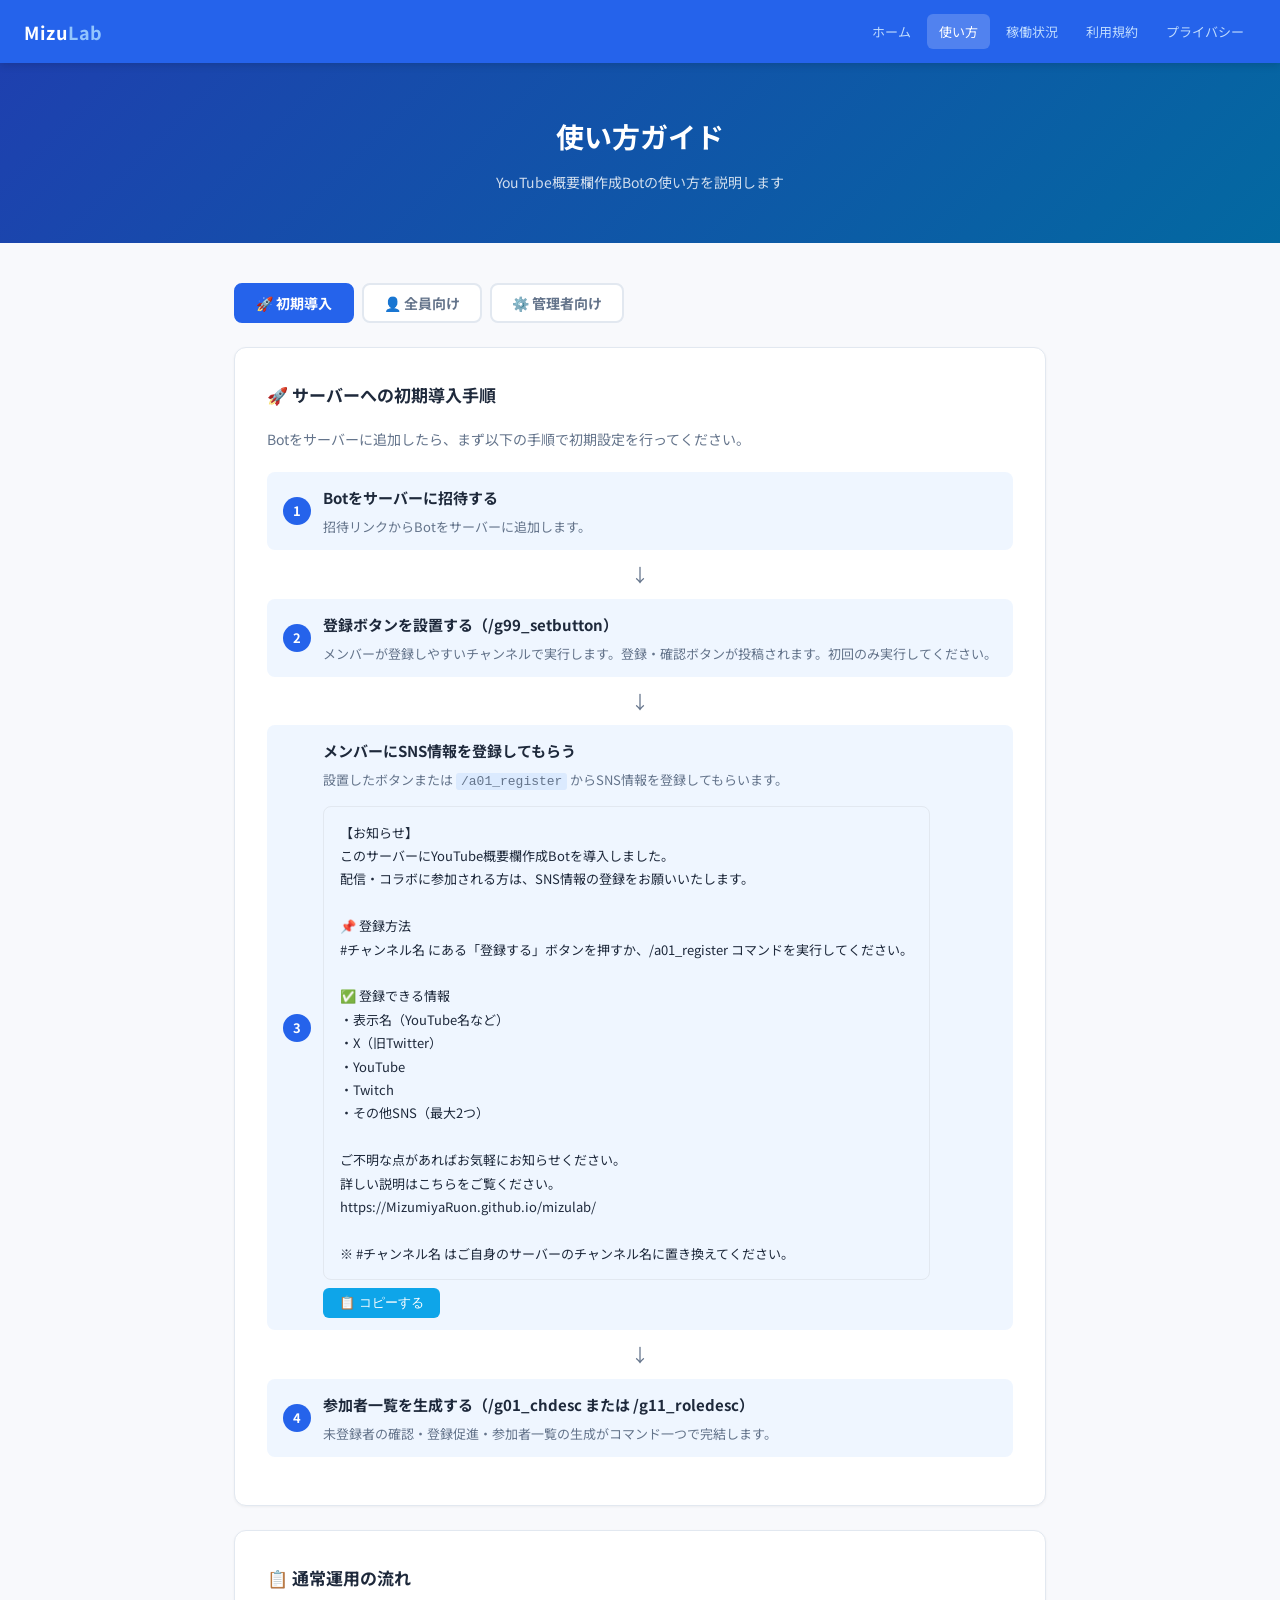
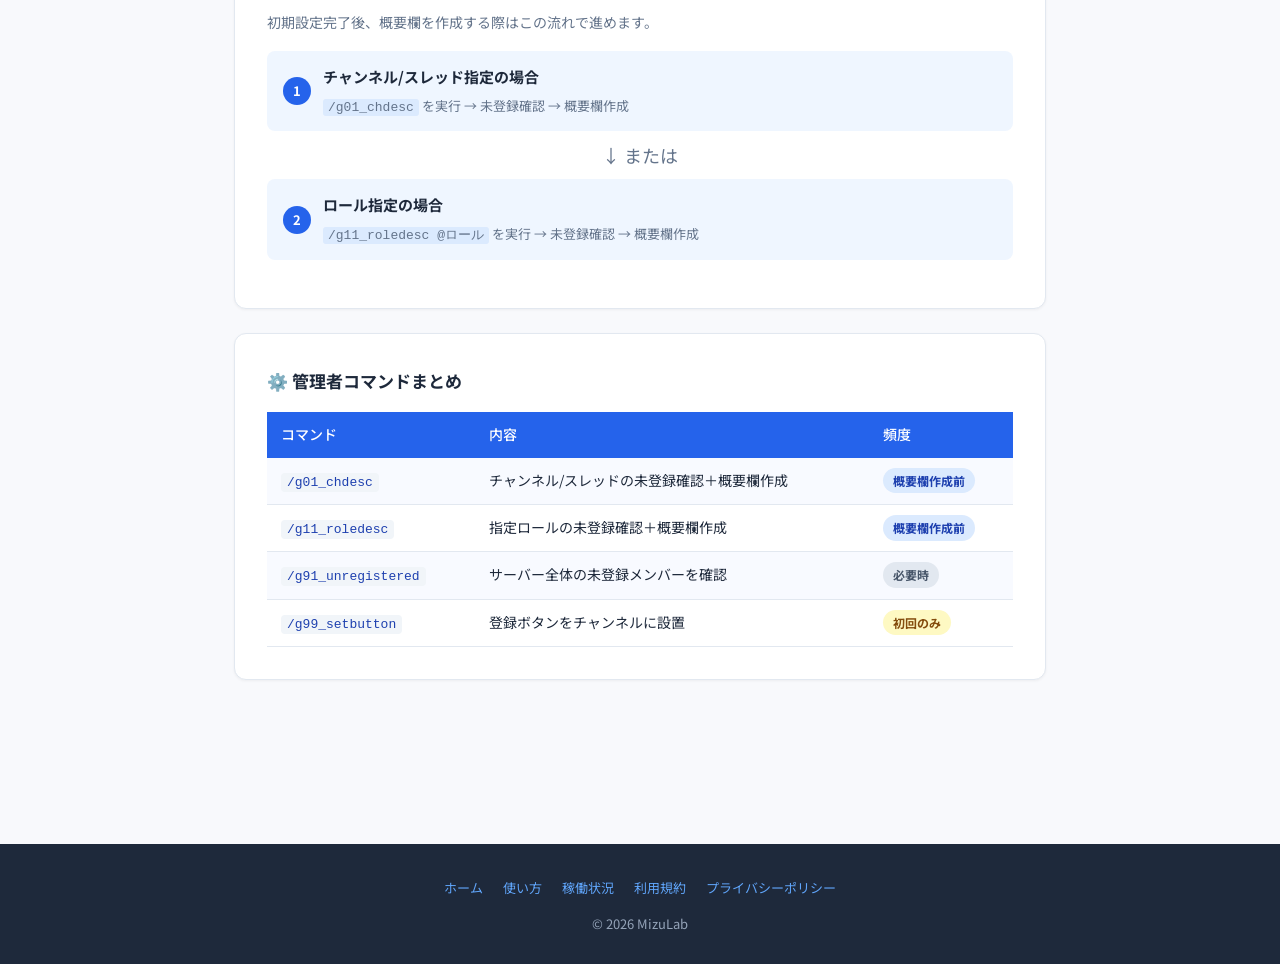
==== commit 9df17fb0: "Add files via upload" ====
--- a/guide.html
+++ b/guide.html
@@ -119,6 +119,36 @@
           <div>
             <div style="font-weight:700;">メンバーにSNS情報を登録してもらう</div>
             <div style="font-size:13px; color:var(--text-muted); margin-top:4px;">設置したボタンまたは <code style="background:#dbeafe;padding:1px 5px;border-radius:3px;">/a01_register</code> からSNS情報を登録してもらいます。</div>
+            <div style="margin-top:12px; background:var(--bg-page); border:1px solid var(--border); border-radius:8px; padding:14px 16px; font-size:13px; line-height:1.8; white-space:pre-wrap; font-family:inherit;" id="invite-msg">【お知らせ】
+このサーバーにYouTube概要欄作成Botを導入しました。
+配信・コラボに参加される方は、SNS情報の登録をお願いいたします。
+
+📌 登録方法
+#チャンネル名 にある「登録する」ボタンを押すか、/a01_register コマンドを実行してください。
+
+✅ 登録できる情報
+・表示名（YouTube名など）
+・X（旧Twitter）
+・YouTube
+・Twitch
+・その他SNS（最大2つ）
+
+ご不明な点があればお気軽にお知らせください。
+詳しい説明はこちらをご覧ください。
+https://MizumiyaRuon.github.io/mizulab/
+
+※ #チャンネル名 はご自身のサーバーのチャンネル名に置き換えてください。</div>
+            <button onclick="copyInviteMsg()" style="margin-top:8px; padding:6px 16px; background:var(--accent); color:#fff; border:none; border-radius:6px; font-size:13px; cursor:pointer;" id="copy-invite-btn">📋 コピーする</button>
+            <script>
+            function copyInviteMsg() {
+              const text = document.getElementById('invite-msg').innerText;
+              navigator.clipboard.writeText(text).then(function() {
+                const btn = document.getElementById('copy-invite-btn');
+                btn.textContent = '✅ コピーしました！';
+                setTimeout(function() { btn.textContent = '📋 コピーする'; }, 2000);
+              });
+            }
+            </script>
           </div>
         </div>
         <div class="flow-arrow">↓</div>
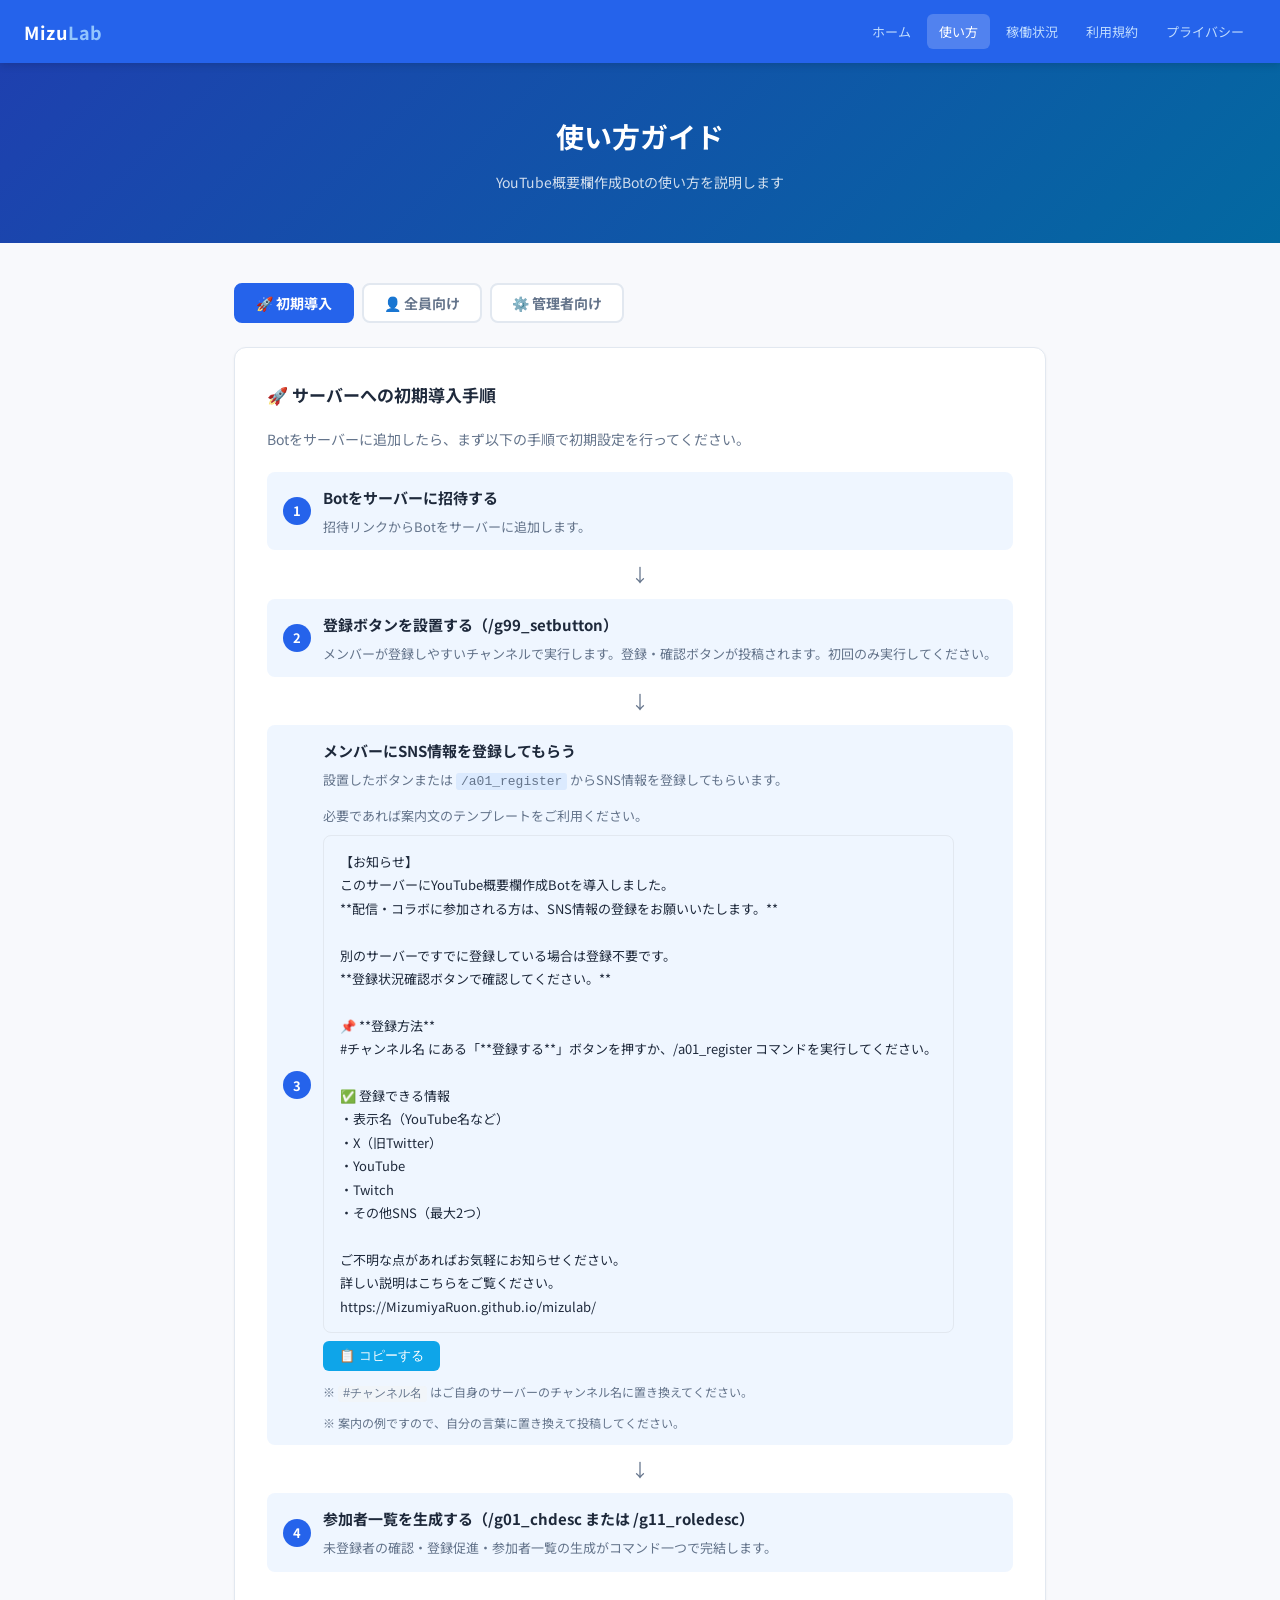
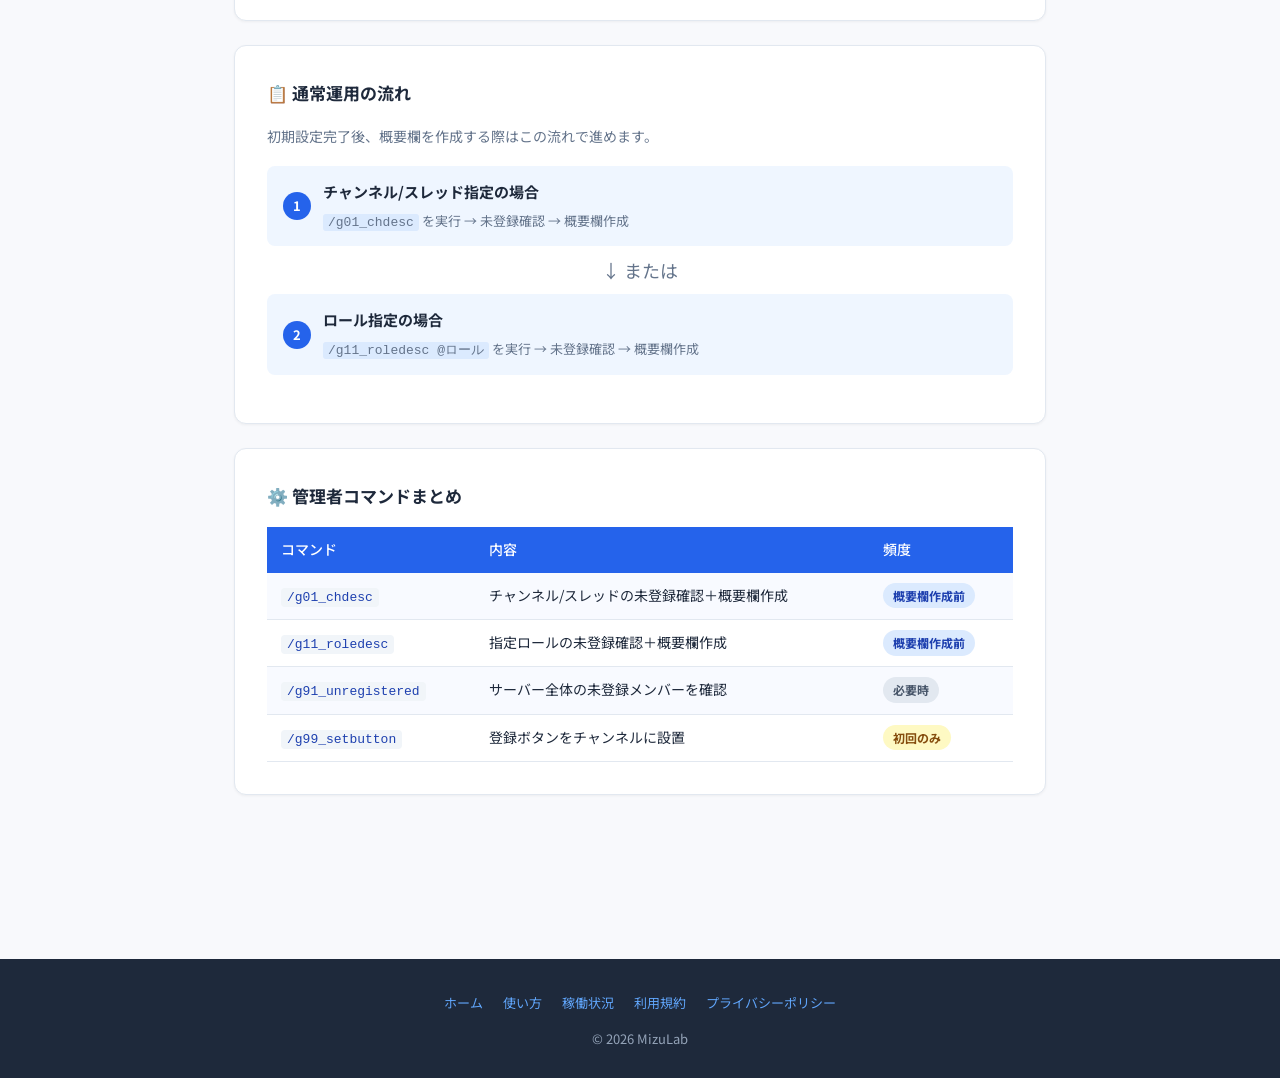
==== commit 581714f9: "Add files via upload" ====
--- a/guide.html
+++ b/guide.html
@@ -119,12 +119,16 @@
           <div>
             <div style="font-weight:700;">メンバーにSNS情報を登録してもらう</div>
             <div style="font-size:13px; color:var(--text-muted); margin-top:4px;">設置したボタンまたは <code style="background:#dbeafe;padding:1px 5px;border-radius:3px;">/a01_register</code> からSNS情報を登録してもらいます。</div>
-            <div style="margin-top:12px; background:var(--bg-page); border:1px solid var(--border); border-radius:8px; padding:14px 16px; font-size:13px; line-height:1.8; white-space:pre-wrap; font-family:inherit;" id="invite-msg">【お知らせ】
+            <div style="font-size:13px; color:var(--text-muted); margin-top:10px;">必要であれば案内文のテンプレートをご利用ください。</div>
+            <div style="margin-top:8px; background:var(--bg-page); border:1px solid var(--border); border-radius:8px; padding:14px 16px; font-size:13px; line-height:1.8; white-space:pre-wrap; font-family:inherit;" id="invite-msg">【お知らせ】
 このサーバーにYouTube概要欄作成Botを導入しました。
-配信・コラボに参加される方は、SNS情報の登録をお願いいたします。
-
-📌 登録方法
-#チャンネル名 にある「登録する」ボタンを押すか、/a01_register コマンドを実行してください。
+**配信・コラボに参加される方は、SNS情報の登録をお願いいたします。**
+
+別のサーバーですでに登録している場合は登録不要です。
+**登録状況確認ボタンで確認してください。**
+
+📌 **登録方法**
+#チャンネル名 にある「**登録する**」ボタンを押すか、/a01_register コマンドを実行してください。
 
 ✅ 登録できる情報
 ・表示名（YouTube名など）
@@ -135,10 +139,10 @@
 
 ご不明な点があればお気軽にお知らせください。
 詳しい説明はこちらをご覧ください。
-https://MizumiyaRuon.github.io/mizulab/
-
-※ #チャンネル名 はご自身のサーバーのチャンネル名に置き換えてください。</div>
+https://MizumiyaRuon.github.io/mizulab/</div>
             <button onclick="copyInviteMsg()" style="margin-top:8px; padding:6px 16px; background:var(--accent); color:#fff; border:none; border-radius:6px; font-size:13px; cursor:pointer;" id="copy-invite-btn">📋 コピーする</button>
+            <div style="font-size:12px; color:var(--text-muted); margin-top:10px;">※ <code style="background:#f1f5f9;padding:1px 5px;border-radius:3px;">#チャンネル名</code> はご自身のサーバーのチャンネル名に置き換えてください。</div>
+            <div style="font-size:12px; color:var(--text-muted); margin-top:6px;">※ 案内の例ですので、自分の言葉に置き換えて投稿してください。</div>
             <script>
             function copyInviteMsg() {
               const text = document.getElementById('invite-msg').innerText;
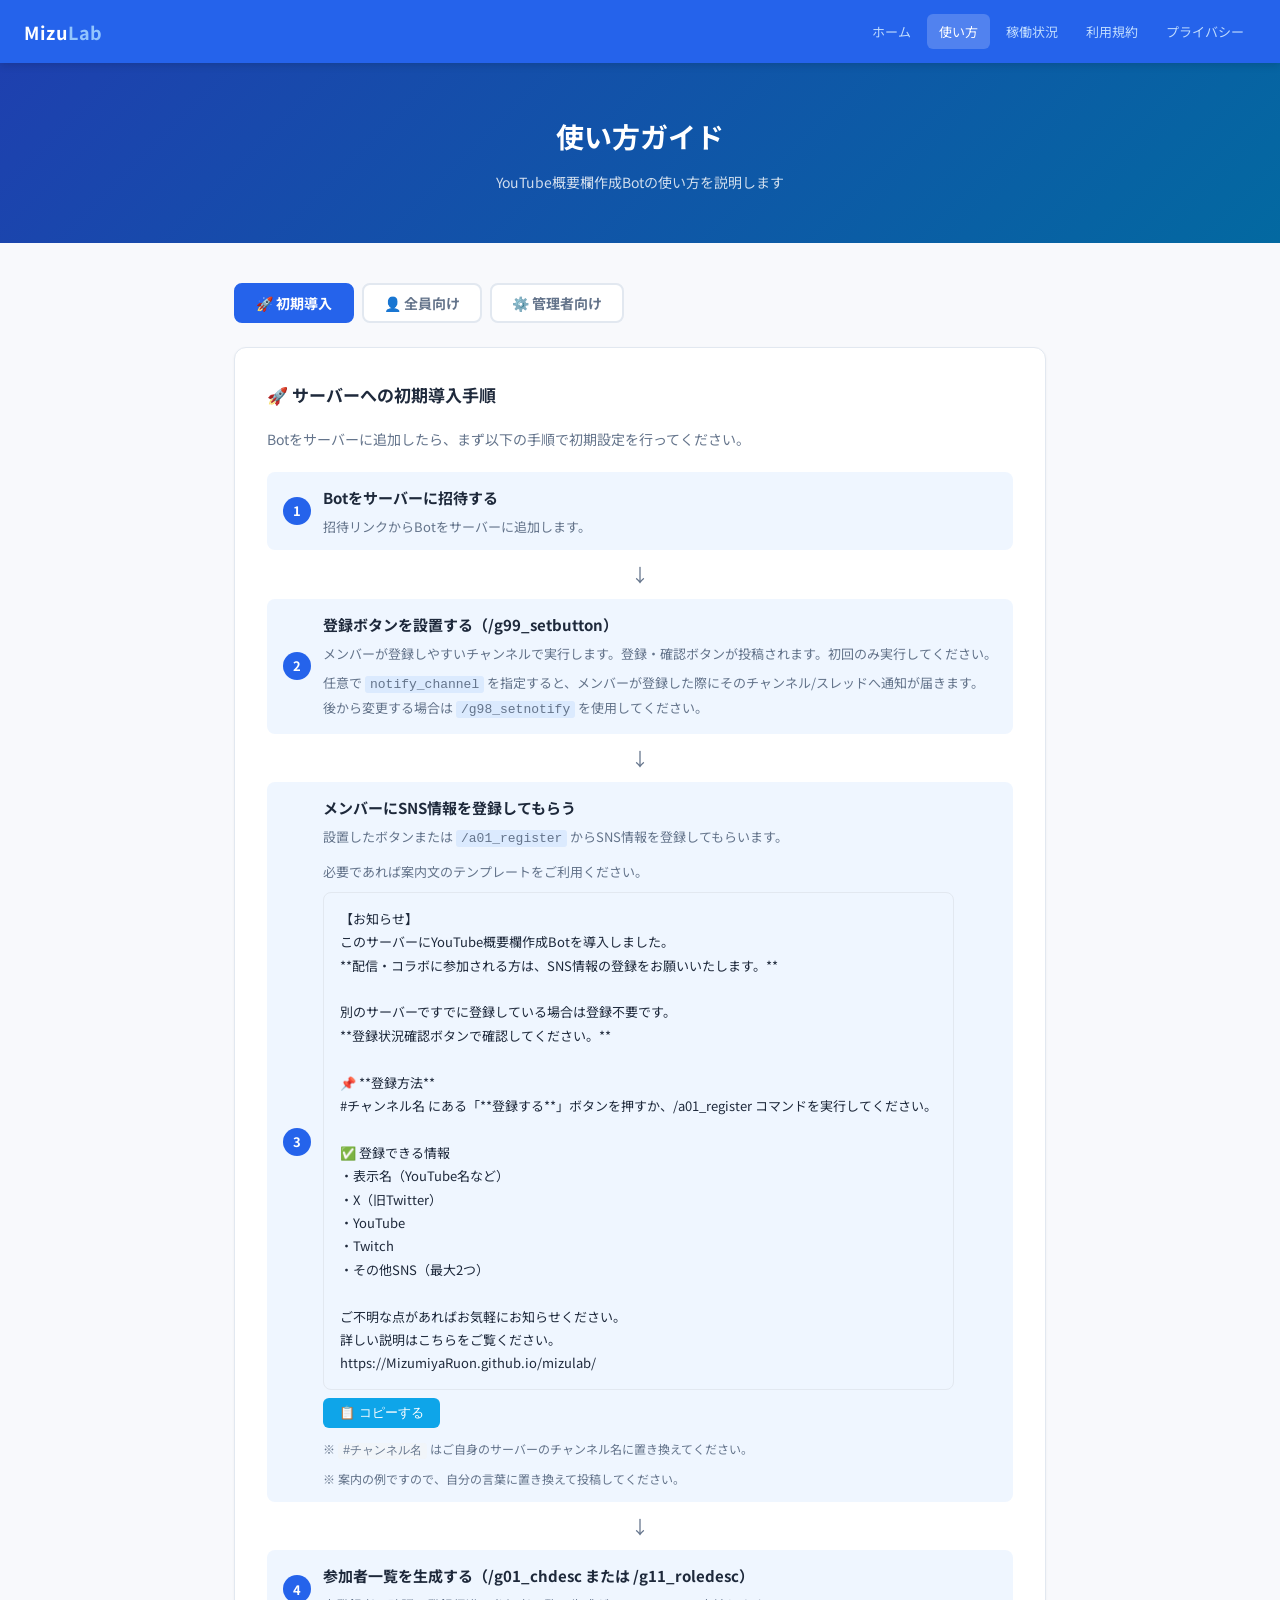
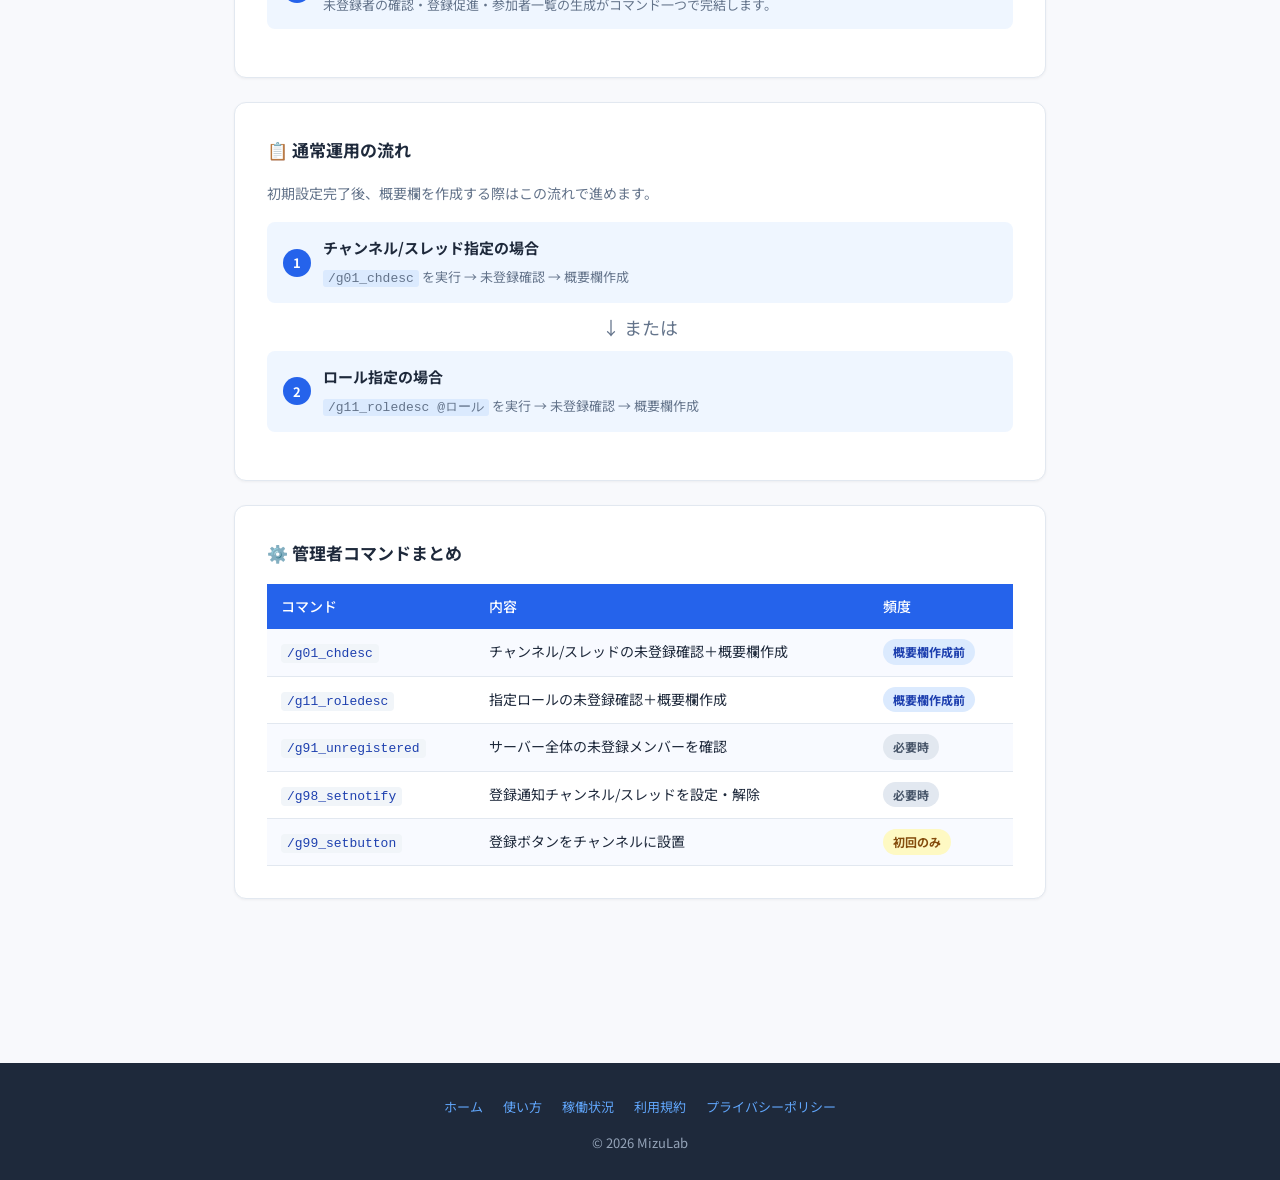
==== commit d9a01396: "Add files via upload" ====
--- a/guide.html
+++ b/guide.html
@@ -111,6 +111,7 @@
           <div>
             <div style="font-weight:700;">登録ボタンを設置する（/g99_setbutton）</div>
             <div style="font-size:13px; color:var(--text-muted); margin-top:4px;">メンバーが登録しやすいチャンネルで実行します。登録・確認ボタンが投稿されます。初回のみ実行してください。</div>
+            <div style="font-size:13px; color:var(--text-muted); margin-top:6px;">任意で <code style="background:#dbeafe;padding:1px 5px;border-radius:3px;">notify_channel</code> を指定すると、メンバーが登録した際にそのチャンネル/スレッドへ通知が届きます。後から変更する場合は <code style="background:#dbeafe;padding:1px 5px;border-radius:3px;">/g98_setnotify</code> を使用してください。</div>
           </div>
         </div>
         <div class="flow-arrow">↓</div>
@@ -195,6 +196,7 @@
         <tr><td><code>/g01_chdesc</code></td><td>チャンネル/スレッドの未登録確認＋概要欄作成</td><td><span class="badge badge-info">概要欄作成前</span></td></tr>
         <tr><td><code>/g11_roledesc</code></td><td>指定ロールの未登録確認＋概要欄作成</td><td><span class="badge badge-info">概要欄作成前</span></td></tr>
         <tr><td><code>/g91_unregistered</code></td><td>サーバー全体の未登録メンバーを確認</td><td><span class="badge" style="background:#e2e8f0;color:#475569;">必要時</span></td></tr>
+        <tr><td><code>/g98_setnotify</code></td><td>登録通知チャンネル/スレッドを設定・解除</td><td><span class="badge" style="background:#e2e8f0;color:#475569;">必要時</span></td></tr>
         <tr><td><code>/g99_setbutton</code></td><td>登録ボタンをチャンネルに設置</td><td><span class="badge badge-warning">初回のみ</span></td></tr>
       </table>
     </div>
@@ -385,6 +387,23 @@
       </ol>
       <div class="info-box" style="margin-top:12px;">
         ボタンはBot再起動後も有効なまま維持されます。
+      </div>
+      <p style="margin-top:12px;">実行時に <code style="background:#dbeafe;padding:1px 5px;border-radius:3px;">notify_channel</code> オプションで通知先チャンネル/スレッドを指定すると、メンバーが登録した際に通知が届きます（任意）。</p>
+    </div>
+
+    <div class="card">
+      <div class="section-header">
+        <div class="section-number">5</div>
+        <div class="section-title">登録通知チャンネルを設定・解除する（/g98_setnotify）</div>
+      </div>
+      <p>メンバーが登録した際に、指定したチャンネルまたはスレッドへ「○○さんが登録しました。」と通知します。</p>
+      <ol class="step-list">
+        <li>/g99_setbutton 実行時に notify_channel を指定した場合は設定不要です</li>
+        <li>後から設定・変更する場合は /g98_setnotify #チャンネル（またはスレッド）を実行</li>
+        <li>通知を解除する場合は /g98_setnotify をオプションなしで実行</li>
+      </ol>
+      <div class="info-box" style="margin-top:12px;">
+        チャンネル・スレッドどちらでも指定できます。
       </div>
     </div>
 
